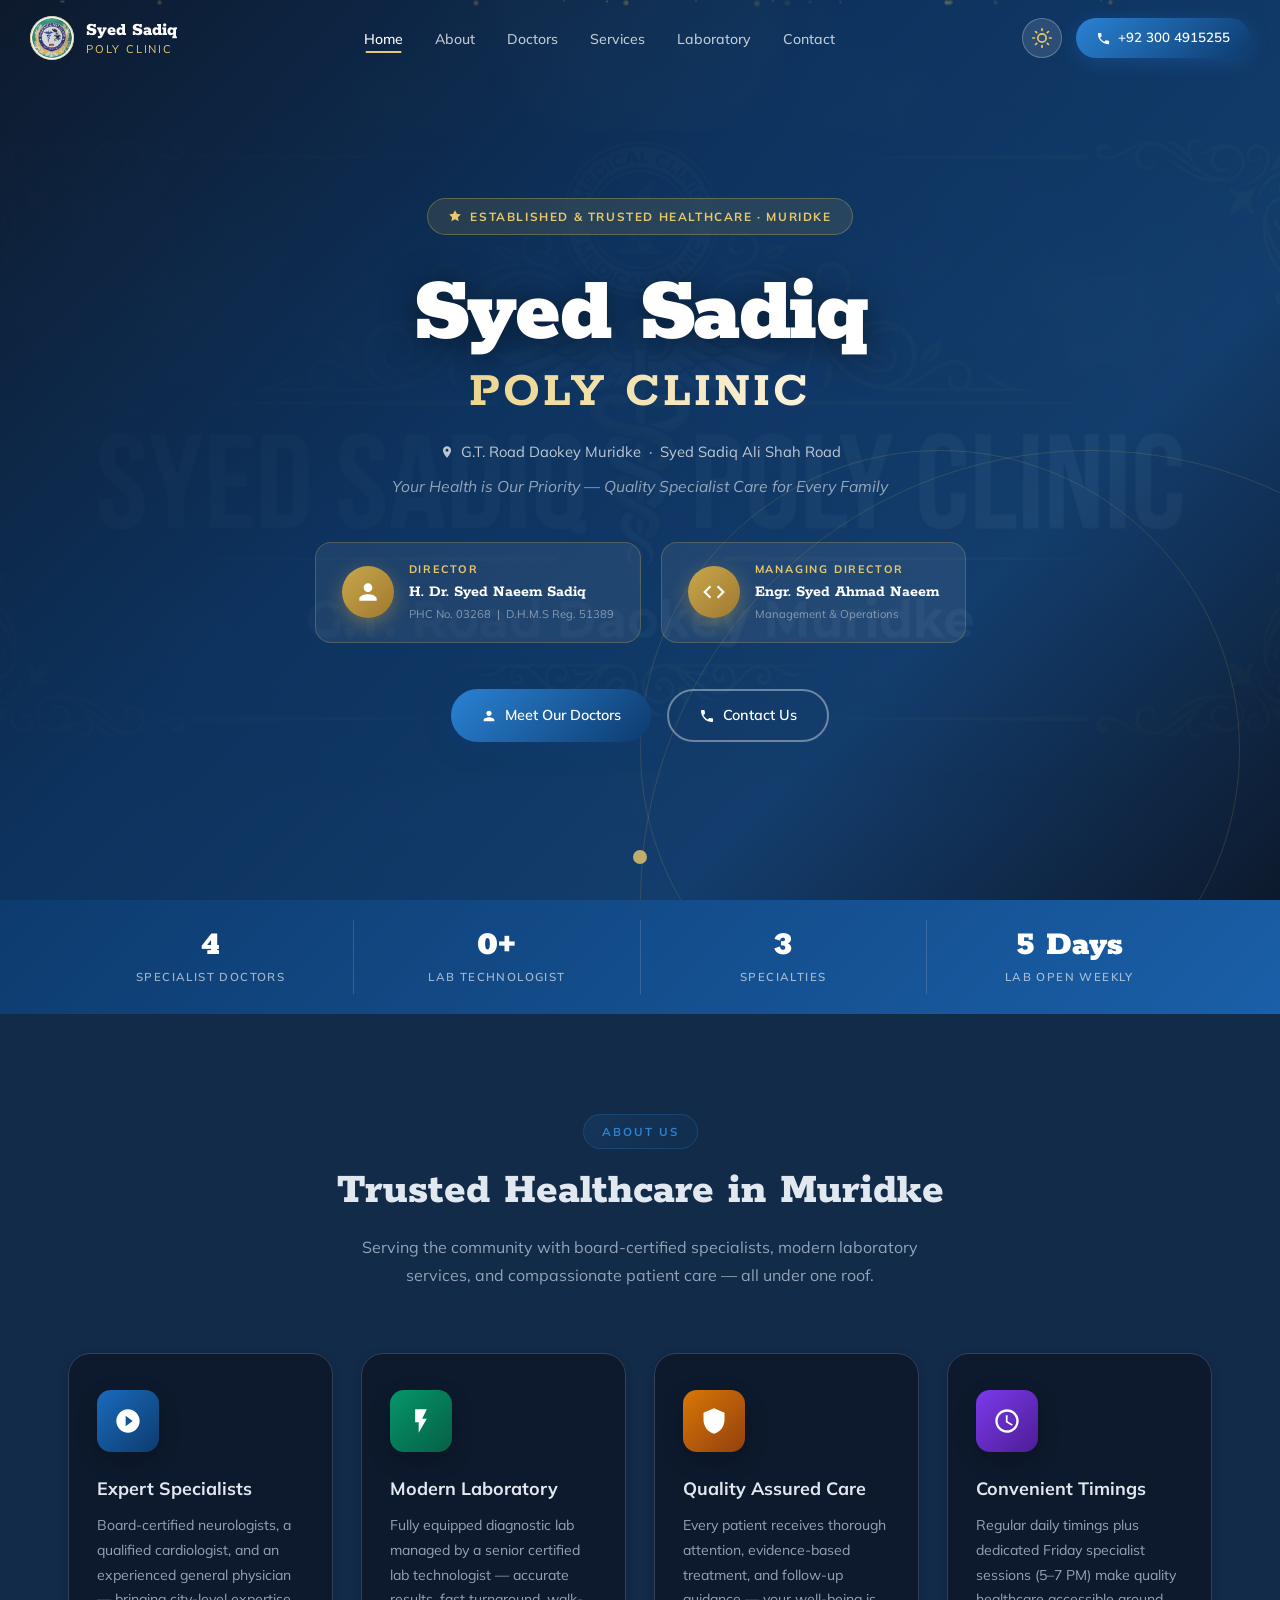
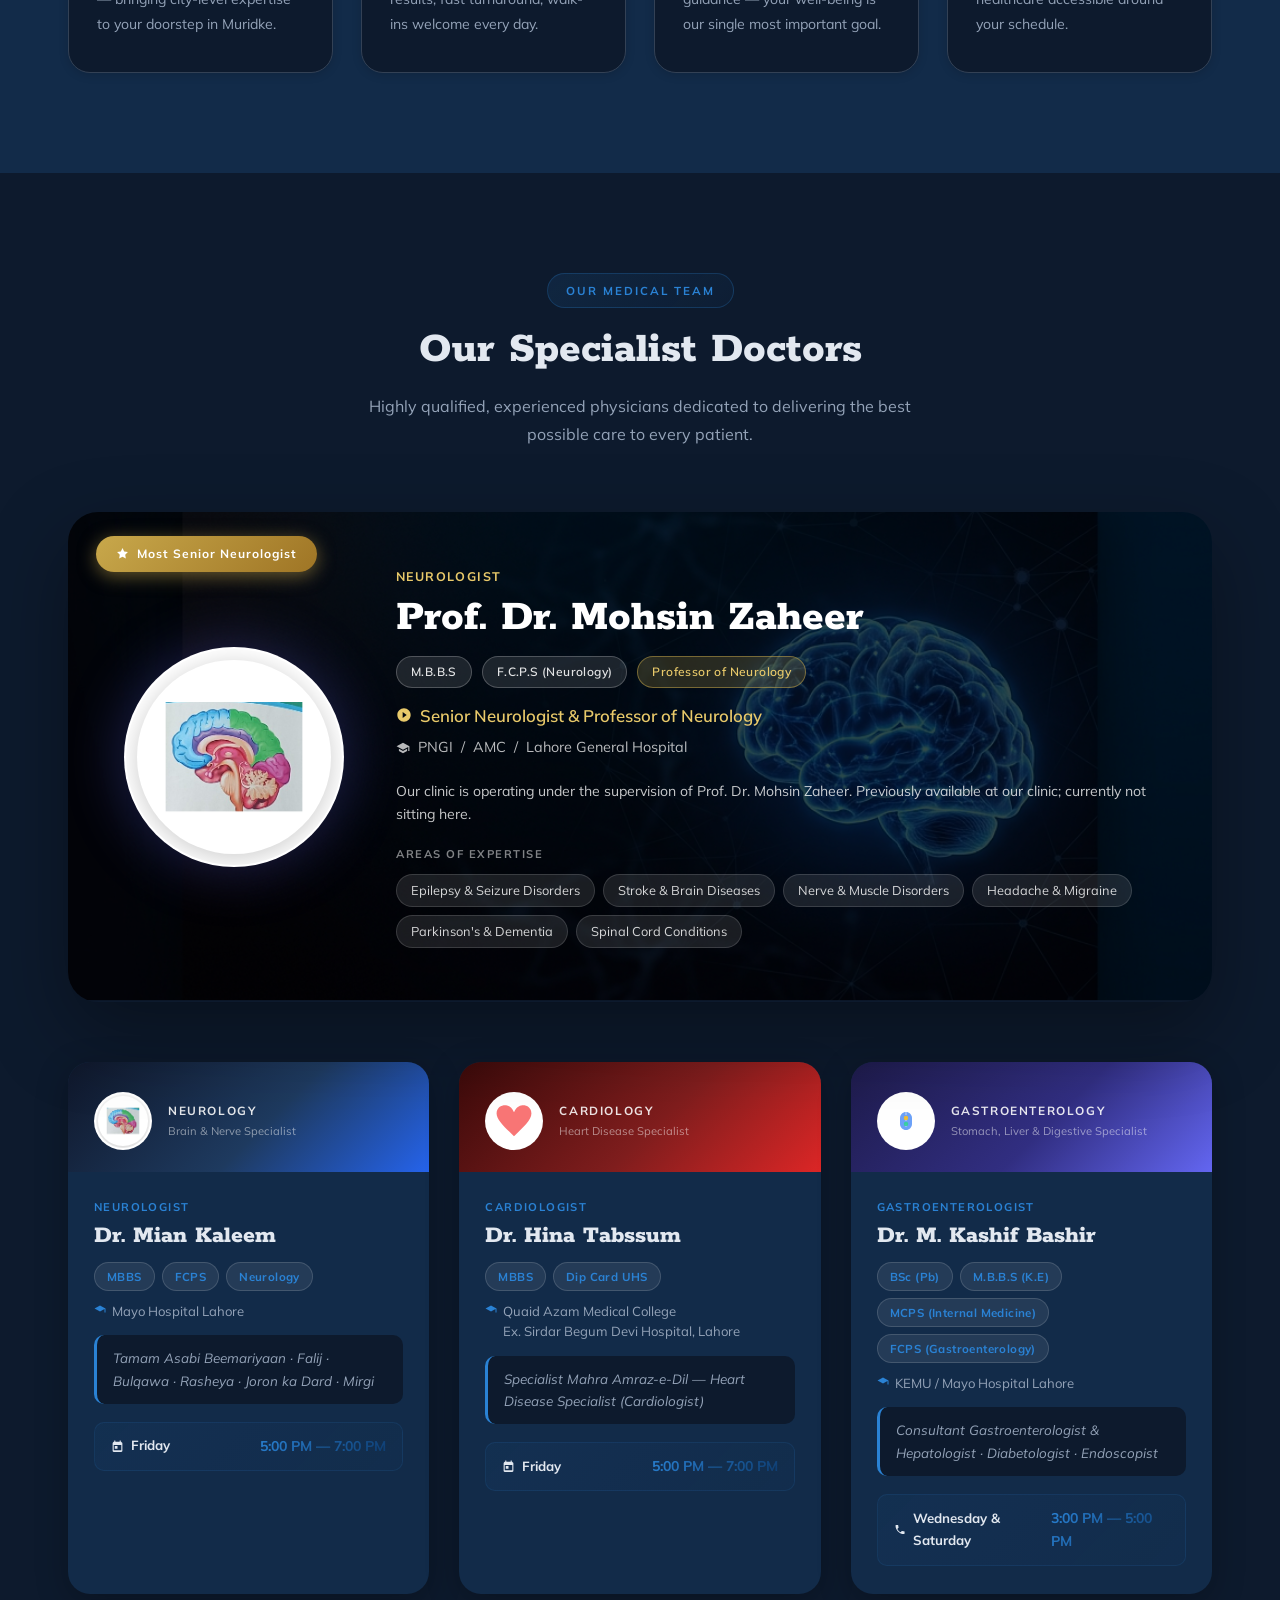
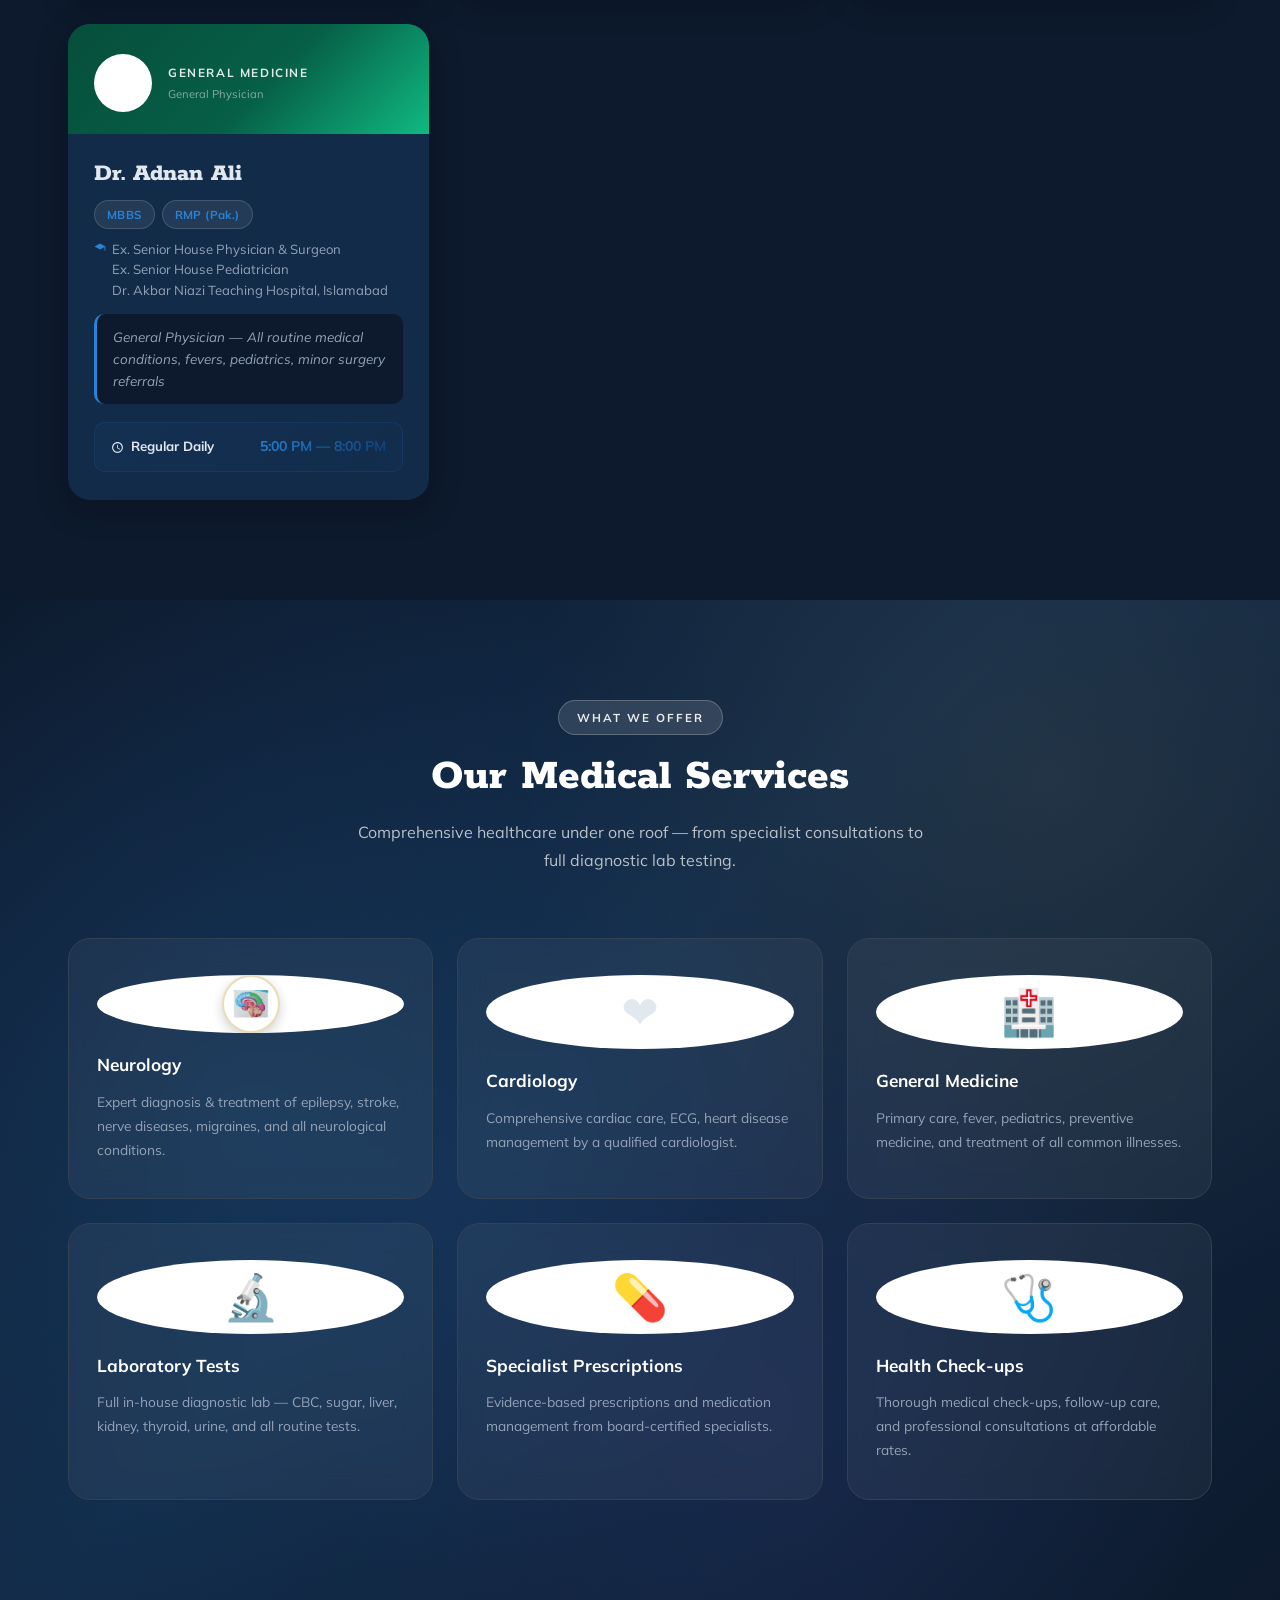
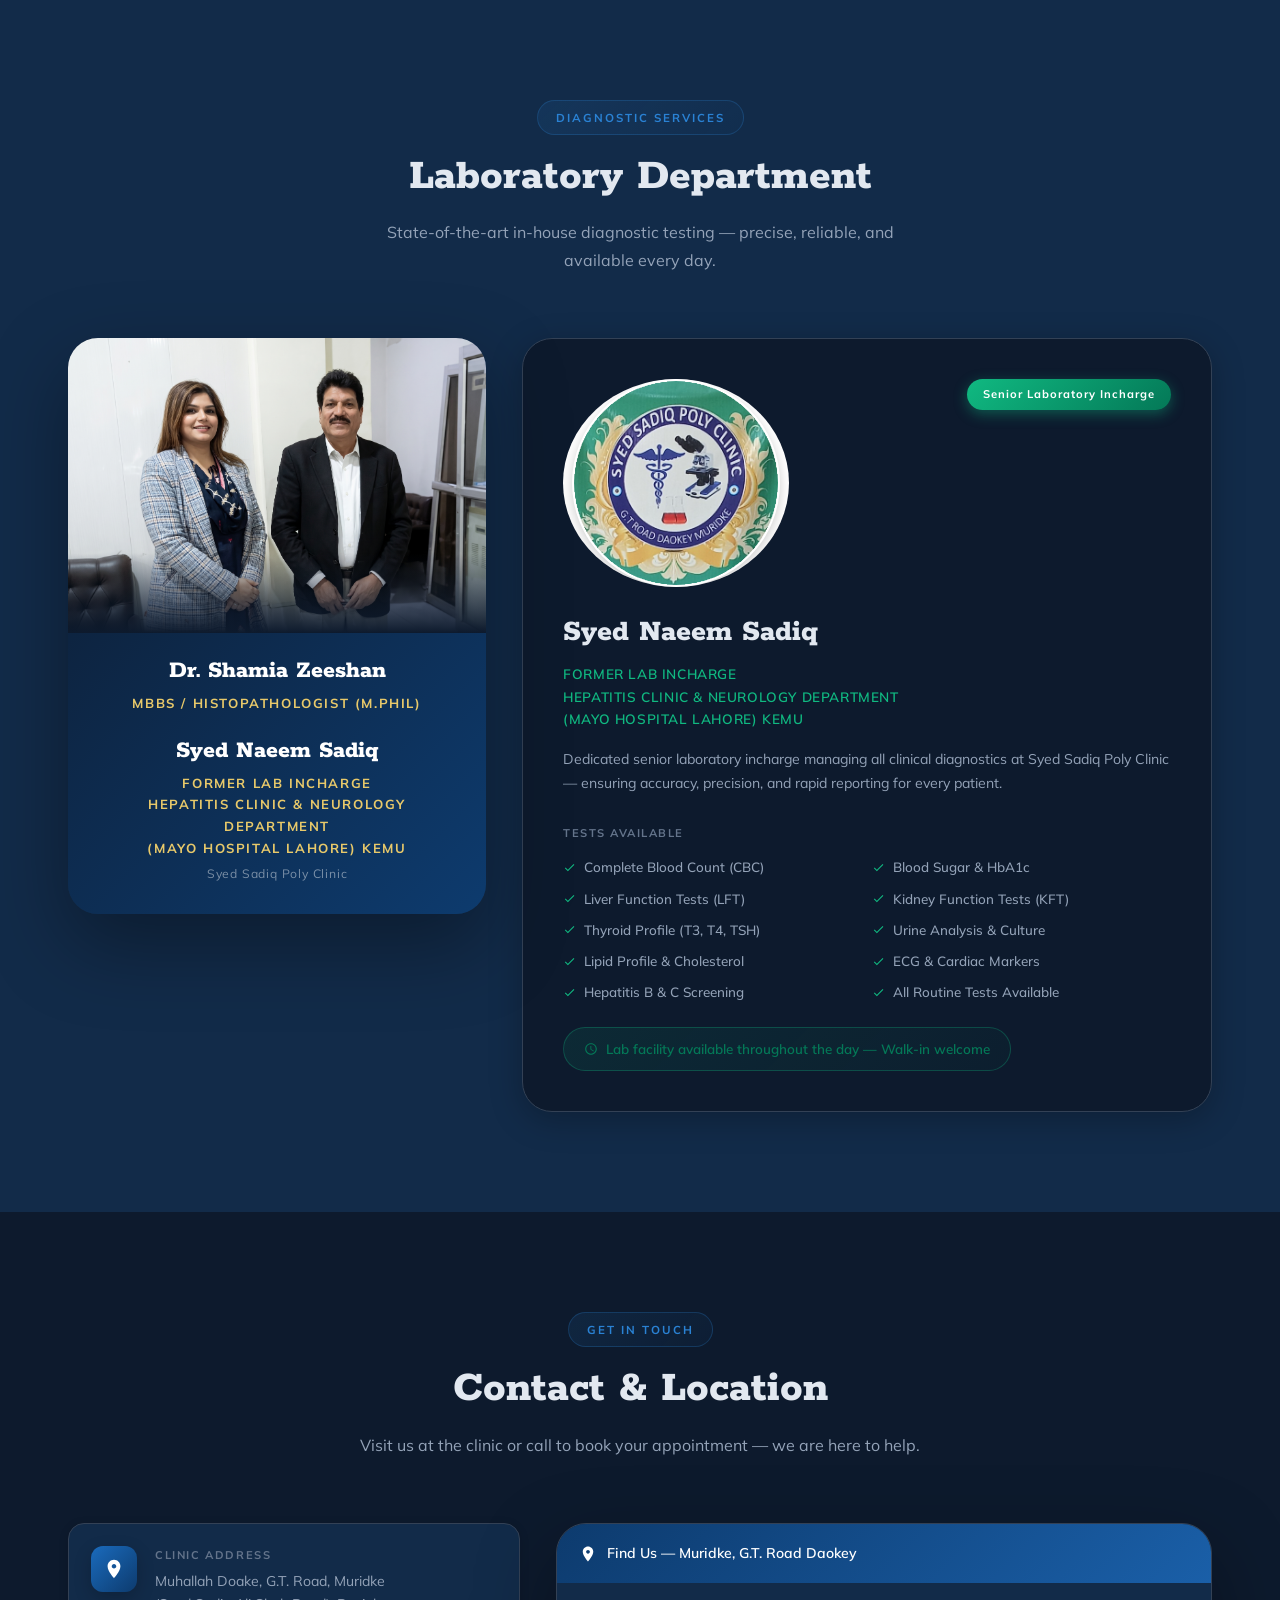
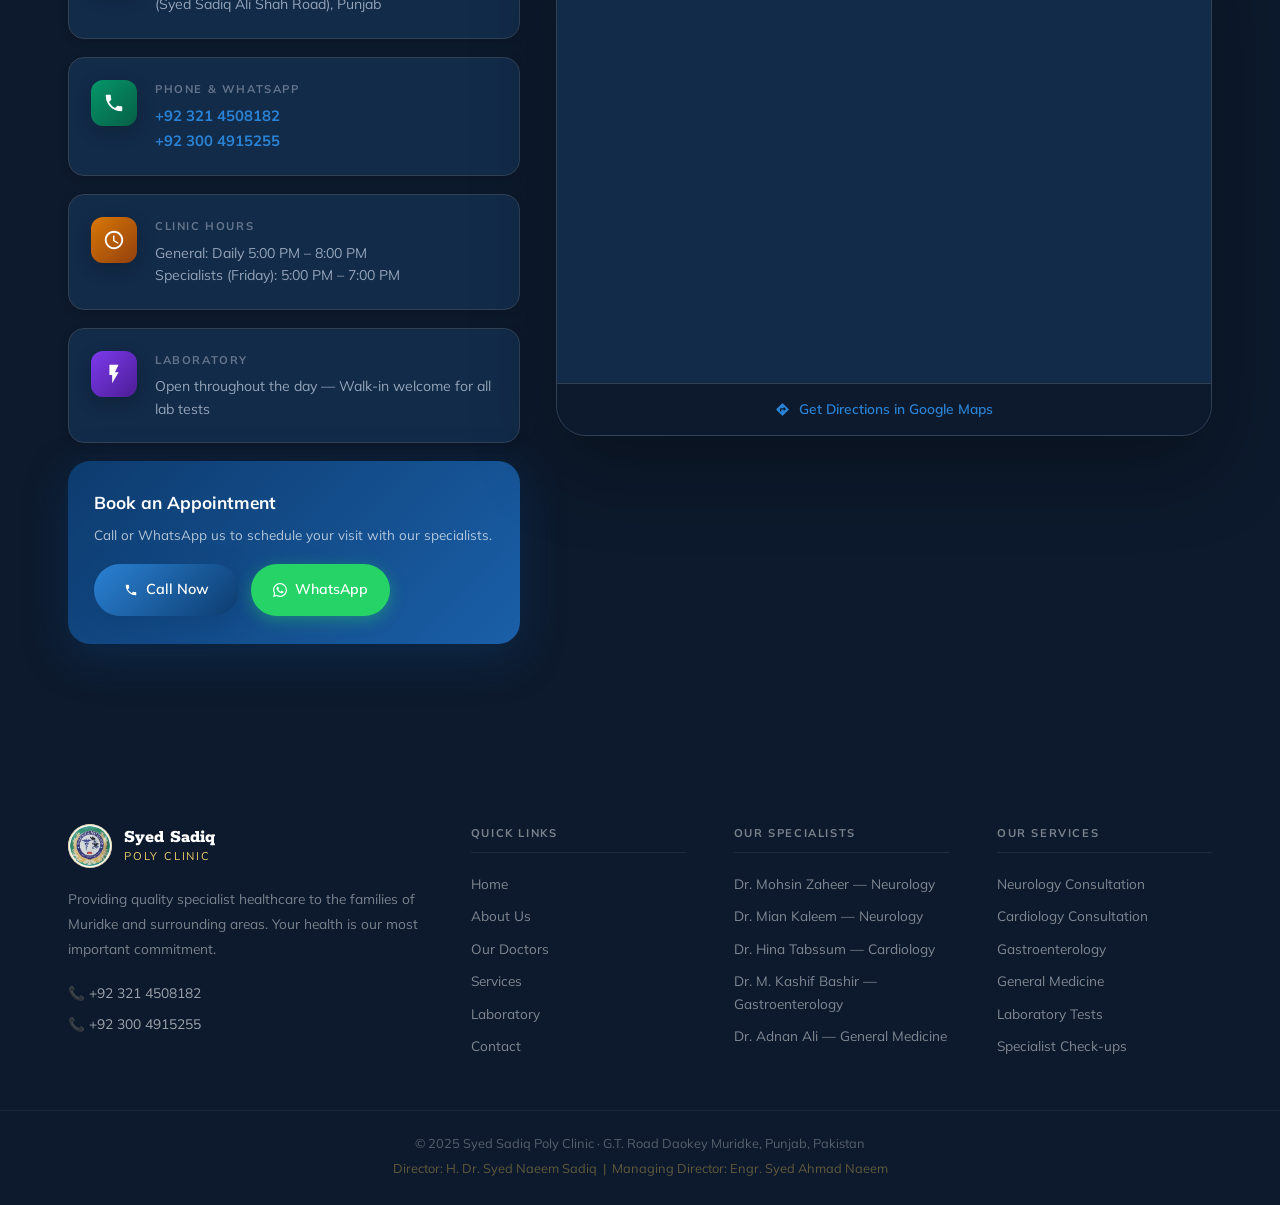
==== index.html @ 7e4ed2fb "Organize repo root for deployment: move website files to root level and remove lab_report_app" ====
<!DOCTYPE html>
<html lang="en">
<head>
  <meta charset="UTF-8"/>
  <meta name="viewport" content="width=device-width, initial-scale=1.0"/>
  <title>Syed Sadiq Poly Clinic – Muridke | Neurology · Cardiology · Lab</title>
  <meta name="description" content="Syed Sadiq Poly Clinic – Professional specialist care in Muridke. Neurology, Cardiology, General Medicine and Laboratory services on G.T. Road Daokey."/>
  <meta name="keywords" content="Syed Sadiq Poly Clinic, Muridke clinic, neurologist Muridke, cardiologist Muridke, gastroenterologist Muridke, Dr Mohsin Zaheer, Dr Mian Kaleem, Dr Hina Tabssum, Dr Adnan Ali, Dr Kashif Bashir, lab Muridke"/>
  <meta property="og:title" content="Syed Sadiq Poly Clinic – Muridke"/>
  <meta property="og:description" content="Expert Neurologist, Cardiologist & General Physician. Laboratory services. G.T. Road Daokey Muridke."/>
  <meta property="og:type" content="website"/>
  <link rel="preconnect" href="https://fonts.googleapis.com"/>
  <link rel="preconnect" href="https://fonts.gstatic.com" crossorigin/>
  <link href="https://fonts.googleapis.com/css2?family=Mulish:wght@300;400;500;600;700;800;900&family=Rokkitt:wght@300;400;500;600;700;800;900&display=swap" rel="stylesheet"/>
  <script>
    (function() {
      const savedTheme = localStorage.getItem('theme');
      if (savedTheme) {
        document.documentElement.setAttribute('data-theme', savedTheme);
      }
    })();
  </script>
  <link rel="stylesheet" href="style.css"/>
</head>
<body>

<!-- ══════════════════════════════════════════
     NAVBAR
══════════════════════════════════════════ -->
<nav id="navbar" class="navbar">
  <div class="nav-container">

    <a href="#home" class="nav-logo" aria-label="Syed Sadiq Poly Clinic – Home">
      <div class="logo-icon">
        <img src="images/clinic_official_logo.png" alt="Syed Sadiq Poly Clinic Official Emblem" class="official-logo-img"/>
      </div>
      <div class="logo-text">
        <span class="logo-main">Syed Sadiq</span>
        <span class="logo-sub">Poly Clinic</span>
      </div>
    </a>

    <ul class="nav-links" id="navLinks" role="list">
      <li><a href="#home"     class="nav-link active">Home</a></li>
      <li><a href="#about"    class="nav-link">About</a></li>
      <li><a href="#doctors"  class="nav-link">Doctors</a></li>
      <li><a href="#services" class="nav-link">Services</a></li>
      <li><a href="#lab"      class="nav-link">Laboratory</a></li>
      <li><a href="#contact"  class="nav-link">Contact</a></li>
    </ul>

    <div class="nav-actions">
      <button class="theme-toggle" id="themeToggle" aria-label="Toggle Light / Dark Mode" title="Toggle Light / Dark Mode">
        <svg class="sun-icon" width="20" height="20" viewBox="0 0 24 24" fill="none" stroke="currentColor" stroke-width="2" stroke-linecap="round" stroke-linejoin="round" aria-hidden="true">
          <circle cx="12" cy="12" r="5"></circle>
          <line x1="12" y1="1" x2="12" y2="3"></line>
          <line x1="12" y1="21" x2="12" y2="23"></line>
          <line x1="4.22" y1="4.22" x2="5.64" y2="5.64"></line>
          <line x1="18.36" y1="18.36" x2="19.78" y2="19.78"></line>
          <line x1="1" y1="12" x2="3" y2="12"></line>
          <line x1="21" y1="12" x2="23" y2="12"></line>
          <line x1="4.22" y1="19.78" x2="5.64" y2="18.36"></line>
          <line x1="18.36" y1="5.64" x2="19.78" y2="4.22"></line>
        </svg>
        <svg class="moon-icon" width="20" height="20" viewBox="0 0 24 24" fill="none" stroke="currentColor" stroke-width="2" stroke-linecap="round" stroke-linejoin="round" aria-hidden="true">
          <path d="M21 12.79A9 9 0 1 1 11.21 3 7 7 0 0 0 21 12.79z"></path>
        </svg>
      </button>
      <a href="tel:+923004915255" class="nav-phone" id="navPhone" aria-label="Call clinic">
        <svg width="15" height="15" viewBox="0 0 24 24" fill="currentColor" aria-hidden="true"><path d="M6.62 10.79c1.44 2.83 3.76 5.14 6.59 6.59l2.2-2.2c.27-.27.67-.36 1.02-.24 1.12.37 2.33.57 3.57.57.55 0 1 .45 1 1V20c0 .55-.45 1-1 1-9.39 0-17-7.61-17-17 0-.55.45-1 1-1h3.5c.55 0 1 .45 1 1 0 1.25.2 2.45.57 3.57.11.35.03.74-.25 1.02l-2.2 2.2z"/></svg>
        +92 300 4915255
      </a>
      <button class="hamburger" id="hamburger" aria-label="Toggle menu" aria-expanded="false">
        <span></span><span></span><span></span>
      </button>
    </div>

  </div>
</nav>

<!-- ══════════════════════════════════════════
     HERO
══════════════════════════════════════════ -->
<section id="home" class="hero">

  <div class="hero-bg" aria-hidden="true">
    <img src="images/hero_banner.png" alt="" class="hero-bg-img" loading="eager"/>
    <div class="hero-overlay"></div>
  </div>
  <div class="hero-particles" id="particles" aria-hidden="true"></div>

  <!-- Decorative rings -->
  <div class="hero-ring hero-ring-1" aria-hidden="true"></div>
  <div class="hero-ring hero-ring-2" aria-hidden="true"></div>

  <div class="hero-content">

    <div class="hero-badge animate-fadeInDown">
      <svg width="14" height="14" viewBox="0 0 24 24" fill="currentColor" aria-hidden="true"><path d="M12 2L15.09 8.26L22 9.27L17 14.14L18.18 21.02L12 17.77L5.82 21.02L7 14.14L2 9.27L8.91 8.26L12 2Z"/></svg>
      Established & Trusted Healthcare · Muridke
    </div>

    <h1 class="hero-title animate-fadeInUp">
      <span class="hero-title-main">Syed Sadiq</span>
      <span class="hero-title-accent">Poly Clinic</span>
    </h1>

    <p class="hero-location animate-fadeInUp delay-1">
      <svg width="14" height="14" viewBox="0 0 24 24" fill="currentColor" aria-hidden="true"><path d="M12 2C8.13 2 5 5.13 5 9c0 5.25 7 13 7 13s7-7.75 7-13c0-3.87-3.13-7-7-7zm0 9.5c-1.38 0-2.5-1.12-2.5-2.5s1.12-2.5 2.5-2.5 2.5 1.12 2.5 2.5-1.12 2.5-2.5 2.5z"/></svg>
      G.T. Road Daokey Muridke &nbsp;·&nbsp; Syed Sadiq Ali Shah Road
    </p>

    <p class="hero-tagline animate-fadeInUp delay-2">
      Your Health is Our Priority — Quality Specialist Care for Every Family
    </p>

    <!-- Management Banner -->
    <div class="management-cards animate-fadeInUp delay-3">

      <div class="mgmt-card" id="directorCard">
        <div class="mgmt-icon">
          <svg width="26" height="26" viewBox="0 0 24 24" fill="white" aria-hidden="true"><path d="M12 12c2.21 0 4-1.79 4-4s-1.79-4-4-4-4 1.79-4 4 1.79 4 4 4zm0 2c-2.67 0-8 1.34-8 4v2h16v-2c0-2.66-5.33-4-8-4z"/></svg>
        </div>
        <div class="mgmt-info">
          <span class="mgmt-role">Director</span>
          <span class="mgmt-name">H. Dr. Syed Naeem Sadiq</span>
          <span class="mgmt-credentials">PHC No. 03268 &nbsp;|&nbsp; D.H.M.S Reg. 51389</span>
        </div>
      </div>

      <div class="mgmt-card" id="mdCard">
        <div class="mgmt-icon">
          <svg width="26" height="26" viewBox="0 0 24 24" fill="white" aria-hidden="true"><path d="M9.4 16.6L4.8 12l4.6-4.6L8 6l-6 6 6 6 1.4-1.4zm5.2 0l4.6-4.6-4.6-4.6L16 6l6 6-6 6-1.4-1.4z"/></svg>
        </div>
        <div class="mgmt-info">
          <span class="mgmt-role">Managing Director</span>
          <span class="mgmt-name">Engr. Syed Ahmad Naeem</span>
          <span class="mgmt-credentials">Management &amp; Operations</span>
        </div>
      </div>

    </div><!-- /management-cards -->

    <div class="hero-cta animate-fadeInUp delay-4">
      <a href="#doctors" class="btn-primary" id="heroViewDoctors">
        <svg width="16" height="16" viewBox="0 0 24 24" fill="currentColor" aria-hidden="true"><path d="M12 12c2.21 0 4-1.79 4-4s-1.79-4-4-4-4 1.79-4 4 1.79 4 4 4zm0 2c-2.67 0-8 1.34-8 4v2h16v-2c0-2.66-5.33-4-8-4z"/></svg>
        Meet Our Doctors
      </a>
      <a href="#contact" class="btn-outline" id="heroContact">
        <svg width="16" height="16" viewBox="0 0 24 24" fill="currentColor" aria-hidden="true"><path d="M6.62 10.79c1.44 2.83 3.76 5.14 6.59 6.59l2.2-2.2c.27-.27.67-.36 1.02-.24 1.12.37 2.33.57 3.57.57.55 0 1 .45 1 1V20c0 .55-.45 1-1 1-9.39 0-17-7.61-17-17 0-.55.45-1 1-1h3.5c.55 0 1 .45 1 1 0 1.25.2 2.45.57 3.57.11.35.03.74-.25 1.02l-2.2 2.2z"/></svg>
        Contact Us
      </a>
    </div>

  </div><!-- /hero-content -->

  <div class="hero-scroll-indicator" aria-hidden="true">
    <div class="scroll-dot"></div>
  </div>

</section>

<!-- ══════════════════════════════════════════
     STATS BAR
══════════════════════════════════════════ -->
<div class="stats-bar">
  <div class="stats-inner">
    <div class="stat-item">
      <span class="stat-number" data-count="5">0</span>
      <span class="stat-label">Specialist Doctors</span>
    </div>
    <div class="stat-divider" aria-hidden="true"></div>
    <div class="stat-item">
      <span class="stat-number" data-count="1" data-suffix="+">0+</span>
      <span class="stat-label">Lab Technologist</span>
    </div>
    <div class="stat-divider" aria-hidden="true"></div>
    <div class="stat-item">
      <span class="stat-number" data-count="4">0</span>
      <span class="stat-label">Specialties</span>
    </div>
    <div class="stat-divider" aria-hidden="true"></div>
    <div class="stat-item">
      <span class="stat-number" data-count="7" data-suffix=" Days">0 Days</span>
      <span class="stat-label">Lab Open Weekly</span>
    </div>
  </div>
</div>

<!-- ══════════════════════════════════════════
     ABOUT
══════════════════════════════════════════ -->
<section id="about" class="about-section">
  <div class="container">
    <div class="section-header">
      <span class="section-tag">About Us</span>
      <h2 class="section-title">Trusted Healthcare in Muridke</h2>
      <p class="section-subtitle">Serving the community with board-certified specialists, modern laboratory services, and compassionate patient care — all under one roof.</p>
    </div>
    <div class="about-grid">
      <div class="about-card" id="aboutCard1">
        <div class="about-icon" style="background:linear-gradient(135deg,#1a6bbd,#0d3b6e);">
          <svg width="28" height="28" viewBox="0 0 24 24" fill="white" aria-hidden="true"><path d="M12 2C6.48 2 2 6.48 2 12s4.48 10 10 10 10-4.48 10-10S17.52 2 12 2zm-2 14.5v-9l6 4.5-6 4.5z"/></svg>
        </div>
        <h3>Expert Specialists</h3>
        <p>Board-certified neurologists, a qualified cardiologist, and an experienced general physician — bringing city-level expertise to your doorstep in Muridke.</p>
      </div>
      <div class="about-card" id="aboutCard2">
        <div class="about-icon" style="background:linear-gradient(135deg,#059669,#065f46);">
          <svg width="28" height="28" viewBox="0 0 24 24" fill="white" aria-hidden="true"><path d="M7 2v11h3v9l7-12h-4l4-8H7z"/></svg>
        </div>
        <h3>Modern Laboratory</h3>
        <p>Fully equipped diagnostic lab managed by a senior certified lab technologist — accurate results, fast turnaround, walk-ins welcome every day.</p>
      </div>
      <div class="about-card" id="aboutCard3">
        <div class="about-icon" style="background:linear-gradient(135deg,#d97706,#92400e);">
          <svg width="28" height="28" viewBox="0 0 24 24" fill="white" aria-hidden="true"><path d="M12 1L3 5v6c0 5.55 3.84 10.74 9 12 5.16-1.26 9-6.45 9-12V5l-9-4z"/></svg>
        </div>
        <h3>Quality Assured Care</h3>
        <p>Every patient receives thorough attention, evidence-based treatment, and follow-up guidance — your well-being is our single most important goal.</p>
      </div>
      <div class="about-card" id="aboutCard4">
        <div class="about-icon" style="background:linear-gradient(135deg,#7c3aed,#4c1d95);">
          <svg width="28" height="28" viewBox="0 0 24 24" fill="white" aria-hidden="true"><path d="M11.99 2C6.47 2 2 6.48 2 12s4.47 10 9.99 10C17.52 22 22 17.52 22 12S17.52 2 11.99 2zM12 20c-4.42 0-8-3.58-8-8s3.58-8 8-8 8 3.58 8 8-3.58 8-8 8zm.5-13H11v6l5.25 3.15.75-1.23-4.5-2.67V7z"/></svg>
        </div>
        <h3>Convenient Timings</h3>
        <p>Regular daily timings plus dedicated Friday specialist sessions (5–7 PM) make quality healthcare accessible around your schedule.</p>
      </div>
    </div>
  </div>
</section>

<!-- ══════════════════════════════════════════
     DOCTORS
══════════════════════════════════════════ -->
<section id="doctors" class="doctors-section">
  <div class="container">

    <div class="section-header">
      <span class="section-tag">Our Medical Team</span>
      <h2 class="section-title">Our Specialist Doctors</h2>
      <p class="section-subtitle">Highly qualified, experienced physicians dedicated to delivering the best possible care to every patient.</p>
    </div>

    <!-- ══ FEATURED: Dr. Mohsin Zaheer ══ -->
    <div class="featured-doctor" id="drMohsinCard">
      <div class="featured-doctor-bg" style="background-image:url('images/neurology_bg.png');"></div>

      <div class="featured-badge">
        <svg width="13" height="13" viewBox="0 0 24 24" fill="currentColor" aria-hidden="true"><path d="M12 2L15.09 8.26L22 9.27L17 14.14L18.18 21.02L12 17.77L5.82 21.02L7 14.14L2 9.27L8.91 8.26L12 2Z"/></svg>
        Most Senior Neurologist
      </div>

      <div class="featured-doctor-content">

        <!-- Brain visual -->
        <div class="featured-doctor-visual" aria-label="Neurology Brain Logo">
          <div class="featured-flex-frame">
            <img src="images/brain_neurology_logo.png" alt="Neurology Brain Anatomical Emblem" class="featured-brain-img"/>
          </div>
        </div>

        <!-- Info -->
        <div class="featured-doctor-info">
          <p class="featured-doctor-role">Neurologist</p>
          <h3 class="featured-doctor-name">Prof. Dr. Mohsin Zaheer</h3>
          <div class="featured-credentials">
            <span class="credential-badge">M.B.B.S</span>
            <span class="credential-badge">F.C.P.S (Neurology)</span>
            <span class="credential-badge gold-badge">Professor of Neurology</span>
          </div>
          <p class="featured-specialty">
            <svg width="16" height="16" viewBox="0 0 24 24" fill="currentColor" aria-hidden="true"><path d="M12 2C6.48 2 2 6.48 2 12s4.48 10 10 10 10-4.48 10-10S17.52 2 12 2zm-2 14.5v-9l6 4.5-6 4.5z"/></svg>
            Senior Neurologist &amp; Professor of Neurology
          </p>
          <p class="featured-institution">
            <svg width="14" height="14" viewBox="0 0 24 24" fill="currentColor" aria-hidden="true"><path d="M12 3L1 9l11 6 9-4.91V17h2V9L12 3zM5 13.18v4L12 21l7-3.82v-4L12 17l-7-3.82z"/></svg>
            PNGI &nbsp;/&nbsp; AMC &nbsp;/&nbsp; Lahore General Hospital
          </p>
          <p class="featured-supervision">Our clinic is operating under the supervision of Prof. Dr. Mohsin Zaheer. Previously available at our clinic; currently not sitting here.</p>
          <div class="featured-specialties-list">
            <h4>Areas of Expertise</h4>
            <ul>
              <li>Epilepsy &amp; Seizure Disorders</li>
              <li>Stroke &amp; Brain Diseases</li>
              <li>Nerve &amp; Muscle Disorders</li>
              <li>Headache &amp; Migraine</li>
              <li>Parkinson's &amp; Dementia</li>
              <li>Spinal Cord Conditions</li>
            </ul>
          </div>
        </div>

      </div><!-- /featured-doctor-content -->
    </div><!-- /featured-doctor -->

    <!-- ══ DOCTORS GRID ══ -->
    <div class="doctors-grid">

      <!-- Dr. Mian Kaleem -->
      <article class="doctor-card" id="drKaleemCard">
        <div class="doctor-card-header neuro-header">
          <div class="doctor-specialty-icon" aria-label="Neurology Brain Logo">
            <img src="images/brain_neurology_logo.png" alt="Neurology Brain Emblem" class="card-brain-logo-img"/>
          </div>
          <div>
            <span class="specialty-label">Neurology</span>
            <span class="specialty-sublabel">Brain &amp; Nerve Specialist</span>
          </div>
        </div>
        <div class="doctor-card-body">
          <p class="doctor-role">Neurologist</p>
          <h3 class="doctor-name">Dr. Mian Kaleem</h3>
          <div class="doctor-credentials">
            <span>MBBS</span><span>FCPS</span><span>Neurology</span>
          </div>
          <p class="doctor-institution">
            <svg width="12" height="12" viewBox="0 0 24 24" fill="currentColor" aria-hidden="true"><path d="M12 3L1 9l11 6 9-4.91V17h2V9L12 3z"/></svg>
            Mayo Hospital Lahore
          </p>
          <div class="doctor-expertise">
            <p>Tamam Asabi Beemariyaan · Falij · Bulqawa · Rasheya · Joron ka Dard · Mirgi</p>
          </div>
          <div class="doctor-timing" id="drKaleemTiming">
            <div class="timing-day">
              <svg width="13" height="13" viewBox="0 0 24 24" fill="currentColor" aria-hidden="true"><path d="M19 3h-1V1h-2v2H8V1H6v2H5C3.89 4 3.01 4.9 3.01 6L3 20c0 1.1.89 2 2 2h14c1.1 0 2-.9 2-2V6c0-1.1-.9-2-2-2zm0 16H5V9h14v10zM7 11h5v5H7z"/></svg>
              <strong>Friday</strong>
            </div>
            <div class="timing-hours">5:00 PM — 7:00 PM</div>
          </div>
        </div>
      </article>

      <!-- Dr. Hina Tabssum -->
      <article class="doctor-card" id="drHinaCard">
        <div class="doctor-card-header cardio-header">
          <div class="doctor-specialty-icon" aria-hidden="true">
            <svg width="38" height="38" viewBox="0 0 24 24" fill="none">
              <path d="M12 21.593c-5.63-5.539-11-10.297-11-14.402 0-3.791 3.068-5.191 5.281-5.191 1.312 0 4.151.501 5.719 4.457 1.59-3.968 4.464-4.447 5.726-4.447 2.54 0 5.274 1.621 5.274 5.181 0 4.069-5.136 8.625-11 14.402z" fill="url(#hg)"/>
              <defs><linearGradient id="hg" x1="1" y1="1" x2="23" y2="22"><stop offset="0%" stop-color="#f87171"/><stop offset="100%" stop-color="#dc2626"/></linearGradient></defs>
              <animate attributeName="opacity" values="1;.8;1" dur="1.2s" repeatCount="indefinite"/>
            </svg>
          </div>
          <div>
            <span class="specialty-label">Cardiology</span>
            <span class="specialty-sublabel">Heart Disease Specialist</span>
          </div>
        </div>
        <div class="doctor-card-body">
          <p class="doctor-role">Cardiologist</p>
          <h3 class="doctor-name">Dr. Hina Tabssum</h3>
          <div class="doctor-credentials">
            <span>MBBS</span><span>Dip Card UHS</span>
          </div>
          <p class="doctor-institution">
            <svg width="12" height="12" viewBox="0 0 24 24" fill="currentColor" aria-hidden="true"><path d="M12 3L1 9l11 6 9-4.91V17h2V9L12 3z"/></svg>
            Quaid Azam Medical College<br/>Ex. Sirdar Begum Devi Hospital, Lahore
          </p>
          <div class="doctor-expertise">
            <p>Specialist Mahra Amraz-e-Dil — Heart Disease Specialist (Cardiologist)</p>
          </div>
          <div class="doctor-timing" id="drHinaTiming">
            <div class="timing-day">
              <svg width="13" height="13" viewBox="0 0 24 24" fill="currentColor" aria-hidden="true"><path d="M19 3h-1V1h-2v2H8V1H6v2H5C3.89 4 3.01 4.9 3.01 6L3 20c0 1.1.89 2 2 2h14c1.1 0 2-.9 2-2V6c0-1.1-.9-2-2-2zm0 16H5V9h14v10zM7 11h5v5H7z"/></svg>
              <strong>Friday</strong>
            </div>
            <div class="timing-hours">5:00 PM — 7:00 PM</div>
          </div>
        </div>
      </article>

      <!-- Dr. M. Kashif Bashir -->
      <article class="doctor-card" id="drKashifCard">
        <div class="doctor-card-header gastro-header">
          <div class="doctor-specialty-icon" aria-hidden="true">
            <svg width="36" height="36" viewBox="0 0 24 24" fill="none">
              <path d="M12 2C6.48 2 2 6.48 2 12s4.48 10 10 10 10-4.48 10-10S17.52 2 12 2zm0 18c-4.42 0-8-3.58-8-8s3.58-8 8-8 8 3.58 8 8-3.58 8-8 8z" fill="rgba(255,255,255,.3)"/>
              <path d="M12 6c-2.2 0-4 1.8-4 4v4c0 2.2 1.8 4 4 4s4-1.8 4-4v-4c0-2.2-1.8-4-4-4z" fill="url(#gstGr)" opacity=".9">
                <animate attributeName="opacity" values=".7;1;.7" dur="2.5s" repeatCount="indefinite"/>
              </path>
              <path d="M12 6v12" stroke="rgba(255,255,255,.4)" stroke-width="1" stroke-dasharray="2 2"/>
              <circle cx="12" cy="10" r="1.5" fill="#fbbf24" opacity=".9"/>
              <circle cx="12" cy="14" r="1.5" fill="#34d399" opacity=".9"/>
              <defs><linearGradient id="gstGr" x1="8" y1="6" x2="16" y2="18"><stop offset="0%" stop-color="#3b82f6"/><stop offset="100%" stop-color="#6366f1"/></linearGradient></defs>
            </svg>
          </div>
          <div>
            <span class="specialty-label">Gastroenterology</span>
            <span class="specialty-sublabel">Stomach, Liver &amp; Digestive Specialist</span>
          </div>
        </div>
        <div class="doctor-card-body">
          <p class="doctor-role">Gastroenterologist</p>
          <h3 class="doctor-name">Dr. M. Kashif Bashir</h3>
          <div class="doctor-credentials">
            <span>BSc (Pb)</span><span>M.B.B.S (K.E)</span><span>MCPS (Internal Medicine)</span><span>FCPS (Gastroenterology)</span>
          </div>
          <p class="doctor-institution">
            <svg width="12" height="12" viewBox="0 0 24 24" fill="currentColor" aria-hidden="true"><path d="M12 3L1 9l11 6 9-4.91V17h2V9L12 3z"/></svg>
            KEMU / Mayo Hospital Lahore
          </p>
          <div class="doctor-expertise">
            <p>Consultant Gastroenterologist &amp; Hepatologist · Diabetologist · Endoscopist</p>
          </div>
          <div class="doctor-timing" id="drKashifTiming">
            <div class="timing-day">
              <svg width="13" height="13" viewBox="0 0 24 24" fill="currentColor" aria-hidden="true"><path d="M6.62 10.79c1.44 2.83 3.76 5.14 6.59 6.59l2.2-2.2c.27-.27.67-.36 1.02-.24 1.12.37 2.33.57 3.57.57.55 0 1 .45 1 1V20c0 .55-.45 1-1 1-9.39 0-17-7.61-17-17 0-.55.45-1 1-1h3.5c.55 0 1 .45 1 1 0 1.25.2 2.45.57 3.57.11.35.03.74-.25 1.02l-2.2 2.2z"/></svg>
              <strong>Wednesday &amp; Saturday</strong>
            </div>
            <div class="timing-hours">3:00 PM — 5:00 PM</div>
          </div>
        </div>
      </article>

      <!-- Dr. Adnan Ali -->
      <article class="doctor-card" id="drAdnanCard">
        <div class="doctor-card-header general-header">
          <div class="doctor-specialty-icon" aria-hidden="true">
            <svg width="36" height="36" viewBox="0 0 24 24" fill="white">
              <path d="M19 3H5c-1.1 0-2 .9-2 2v14c0 1.1.9 2 2 2h14c1.1 0 2-.9 2-2V5c0-1.1-.9-2-2-2zm-7 3c1.93 0 3.5 1.57 3.5 3.5S13.93 13 12 13s-3.5-1.57-3.5-3.5S10.07 6 12 6zm7 13H5v-.23c0-.62.28-1.2.76-1.58C7.47 15.82 9.64 15 12 15s4.53.82 6.24 2.19c.48.38.76.97.76 1.58V19z"/>
            </svg>
          </div>
          <div>
            <span class="specialty-label">General Medicine</span>
            <span class="specialty-sublabel">General Physician</span>
          </div>
        </div>
        <div class="doctor-card-body">
          <h3 class="doctor-name">Dr. Adnan Ali</h3>
          <div class="doctor-credentials">
            <span>MBBS</span><span>RMP (Pak.)</span>
          </div>
          <p class="doctor-institution">
            <svg width="12" height="12" viewBox="0 0 24 24" fill="currentColor" aria-hidden="true"><path d="M12 3L1 9l11 6 9-4.91V17h2V9L12 3z"/></svg>
            Ex. Senior House Physician &amp; Surgeon<br/>
            Ex. Senior House Pediatrician<br/>
            Dr. Akbar Niazi Teaching Hospital, Islamabad
          </p>
          <div class="doctor-expertise">
            <p>General Physician — All routine medical conditions, fevers, pediatrics, minor surgery referrals</p>
          </div>
          <div class="doctor-timing" id="drAdnanTiming">
            <div class="timing-day">
              <svg width="13" height="13" viewBox="0 0 24 24" fill="currentColor" aria-hidden="true"><path d="M11.99 2C6.47 2 2 6.48 2 12s4.47 10 9.99 10C17.52 22 22 17.52 22 12S17.52 2 11.99 2zM12 20c-4.42 0-8-3.58-8-8s3.58-8 8-8 8 3.58 8 8-3.58 8-8 8zm.5-13H11v6l5.25 3.15.75-1.23-4.5-2.67V7z"/></svg>
              <strong>Regular Daily</strong>
            </div>
            <div class="timing-hours">5:00 PM — 8:00 PM</div>
          </div>
        </div>
      </article>

    </div><!-- /doctors-grid -->
  </div><!-- /container -->
</section>

<!-- ══════════════════════════════════════════
     SERVICES
══════════════════════════════════════════ -->
<section id="services" class="services-section">
  <div class="services-bg" aria-hidden="true"></div>
  <div class="container">
    <div class="section-header">
      <span class="section-tag light">What We Offer</span>
      <h2 class="section-title light">Our Medical Services</h2>
      <p class="section-subtitle light">Comprehensive healthcare under one roof — from specialist consultations to full diagnostic lab testing.</p>
    </div>
    <div class="services-grid">
      <div class="service-item" id="svc1">
        <div class="service-icon" aria-label="Neurology Brain Logo">
          <img src="images/brain_neurology_logo.png" alt="Neurology Brain Logo" class="service-brain-img"/>
        </div>
        <h4>Neurology</h4>
        <p>Expert diagnosis &amp; treatment of epilepsy, stroke, nerve diseases, migraines, and all neurological conditions.</p>
      </div>
      <div class="service-item" id="svc2">
        <div class="service-icon" aria-hidden="true">❤️</div>
        <h4>Cardiology</h4>
        <p>Comprehensive cardiac care, ECG, heart disease management by a qualified cardiologist.</p>
      </div>
      <div class="service-item" id="svc3">
        <div class="service-icon" aria-hidden="true">🏥</div>
        <h4>General Medicine</h4>
        <p>Primary care, fever, pediatrics, preventive medicine, and treatment of all common illnesses.</p>
      </div>
      <div class="service-item" id="svc4">
        <div class="service-icon" aria-hidden="true">🔬</div>
        <h4>Laboratory Tests</h4>
        <p>Full in-house diagnostic lab — CBC, sugar, liver, kidney, thyroid, urine, and all routine tests.</p>
      </div>
      <div class="service-item" id="svc5">
        <div class="service-icon" aria-hidden="true">💊</div>
        <h4>Specialist Prescriptions</h4>
        <p>Evidence-based prescriptions and medication management from board-certified specialists.</p>
      </div>
      <div class="service-item" id="svc6">
        <div class="service-icon" aria-hidden="true">🩺</div>
        <h4>Health Check-ups</h4>
        <p>Thorough medical check-ups, follow-up care, and professional consultations at affordable rates.</p>
      </div>
    </div>
  </div>
</section>

<!-- ══════════════════════════════════════════
     LABORATORY
══════════════════════════════════════════ -->
<section id="lab" class="lab-section">
  <div class="container">

    <div class="section-header">
      <span class="section-tag">Diagnostic Services</span>
      <h2 class="section-title">Laboratory Department</h2>
      <p class="section-subtitle">State-of-the-art in-house diagnostic testing — precise, reliable, and available every day.</p>
    </div>

    <div class="lab-content">

      <!-- Panel left — Photo -->
      <div class="lab-info-panel" id="labPanel">
        <div class="lab-photo-wrapper">
          <img src="images/Lab%20Incharge.jpg" alt="Syed Naeem Sadiq — Senior Laboratory Incharge" class="lab-photo" loading="lazy"/>
        </div>
        <div class="lab-photo-caption">
          <h3 class="lab-photo-name">Dr. Shamia Zeeshan</h3>
          <p class="lab-photo-role">MBBS / Histopathologist (M.Phil)</p>
          <h3 class="lab-photo-name lab-photo-name-secondary">Syed Naeem Sadiq</h3>
          <p class="lab-photo-role">Former Lab Incharge<br/>Hepatitis Clinic &amp; Neurology Department<br/>(Mayo Hospital Lahore) KEMU</p>
          <p class="lab-photo-clinic">Syed Sadiq Poly Clinic</p>
        </div>
      </div>

      <!-- Technologist card -->
      <div class="lab-technologist-card" id="labTechCard">
        <div class="lab-tech-header">
          <div class="lab-tech-icon" aria-label="Official Laboratory Emblem">
            <img src="images/clinic_official_logo.png" alt="Syed Sadiq Poly Clinic Official Laboratory Logo" class="lab-official-logo-img"/>
          </div>
          <span class="lab-tech-badge">Senior Laboratory Incharge</span>
        </div>

        <h3 class="lab-tech-name">Syed Naeem Sadiq</h3>
        <p class="lab-tech-designation">Former Lab Incharge<br/>Hepatitis Clinic &amp; Neurology Department<br/>(Mayo Hospital Lahore) KEMU</p>
        <p class="lab-tech-description">Dedicated senior laboratory incharge managing all clinical diagnostics at Syed Sadiq Poly Clinic — ensuring accuracy, precision, and rapid reporting for every patient.</p>

        <div class="lab-services-list">
          <h4>Tests Available</h4>
          <ul class="lab-tests">
            <li><svg width="13" height="13" viewBox="0 0 24 24" fill="currentColor" aria-hidden="true"><path d="M9 16.17L4.83 12l-1.42 1.41L9 19 21 7l-1.41-1.41z"/></svg>Complete Blood Count (CBC)</li>
            <li><svg width="13" height="13" viewBox="0 0 24 24" fill="currentColor" aria-hidden="true"><path d="M9 16.17L4.83 12l-1.42 1.41L9 19 21 7l-1.41-1.41z"/></svg>Blood Sugar &amp; HbA1c</li>
            <li><svg width="13" height="13" viewBox="0 0 24 24" fill="currentColor" aria-hidden="true"><path d="M9 16.17L4.83 12l-1.42 1.41L9 19 21 7l-1.41-1.41z"/></svg>Liver Function Tests (LFT)</li>
            <li><svg width="13" height="13" viewBox="0 0 24 24" fill="currentColor" aria-hidden="true"><path d="M9 16.17L4.83 12l-1.42 1.41L9 19 21 7l-1.41-1.41z"/></svg>Kidney Function Tests (KFT)</li>
            <li><svg width="13" height="13" viewBox="0 0 24 24" fill="currentColor" aria-hidden="true"><path d="M9 16.17L4.83 12l-1.42 1.41L9 19 21 7l-1.41-1.41z"/></svg>Thyroid Profile (T3, T4, TSH)</li>
            <li><svg width="13" height="13" viewBox="0 0 24 24" fill="currentColor" aria-hidden="true"><path d="M9 16.17L4.83 12l-1.42 1.41L9 19 21 7l-1.41-1.41z"/></svg>Urine Analysis &amp; Culture</li>
            <li><svg width="13" height="13" viewBox="0 0 24 24" fill="currentColor" aria-hidden="true"><path d="M9 16.17L4.83 12l-1.42 1.41L9 19 21 7l-1.41-1.41z"/></svg>Lipid Profile &amp; Cholesterol</li>
            <li><svg width="13" height="13" viewBox="0 0 24 24" fill="currentColor" aria-hidden="true"><path d="M9 16.17L4.83 12l-1.42 1.41L9 19 21 7l-1.41-1.41z"/></svg>ECG &amp; Cardiac Markers</li>
            <li><svg width="13" height="13" viewBox="0 0 24 24" fill="currentColor" aria-hidden="true"><path d="M9 16.17L4.83 12l-1.42 1.41L9 19 21 7l-1.41-1.41z"/></svg>Hepatitis B &amp; C Screening</li>
            <li><svg width="13" height="13" viewBox="0 0 24 24" fill="currentColor" aria-hidden="true"><path d="M9 16.17L4.83 12l-1.42 1.41L9 19 21 7l-1.41-1.41z"/></svg>All Routine Tests Available</li>
          </ul>
        </div>

        <div class="lab-availability">
          <svg width="14" height="14" viewBox="0 0 24 24" fill="currentColor" aria-hidden="true"><path d="M11.99 2C6.47 2 2 6.48 2 12s4.47 10 9.99 10C17.52 22 22 17.52 22 12S17.52 2 11.99 2zM12 20c-4.42 0-8-3.58-8-8s3.58-8 8-8 8 3.58 8 8-3.58 8-8 8zm.5-13H11v6l5.25 3.15.75-1.23-4.5-2.67V7z"/></svg>
          Lab facility available throughout the day — Walk-in welcome
        </div>
      </div><!-- /lab-technologist-card -->

    </div><!-- /lab-content -->
  </div>
</section>

<!-- ══════════════════════════════════════════
     CONTACT
══════════════════════════════════════════ -->
<section id="contact" class="contact-section">
  <div class="container">

    <div class="section-header">
      <span class="section-tag">Get In Touch</span>
      <h2 class="section-title">Contact &amp; Location</h2>
      <p class="section-subtitle">Visit us at the clinic or call to book your appointment — we are here to help.</p>
    </div>

    <div class="contact-grid">

      <!-- Info column -->
      <div class="contact-info-panel">

        <div class="contact-card" id="contactAddress">
          <div class="contact-card-icon" style="background:linear-gradient(135deg,#1a6bbd,#0d3b6e);">
            <svg width="22" height="22" viewBox="0 0 24 24" fill="white" aria-hidden="true"><path d="M12 2C8.13 2 5 5.13 5 9c0 5.25 7 13 7 13s7-7.75 7-13c0-3.87-3.13-7-7-7zm0 9.5c-1.38 0-2.5-1.12-2.5-2.5s1.12-2.5 2.5-2.5 2.5 1.12 2.5 2.5-1.12 2.5-2.5 2.5z"/></svg>
          </div>
          <div class="contact-card-content">
            <h4>Clinic Address</h4>
            <p>Muhallah Doake, G.T. Road, Muridke<br/>(Syed Sadiq Ali Shah Road), Punjab</p>
          </div>
        </div>

        <div class="contact-card" id="contactPhone1">
          <div class="contact-card-icon" style="background:linear-gradient(135deg,#059669,#065f46);">
            <svg width="22" height="22" viewBox="0 0 24 24" fill="white" aria-hidden="true"><path d="M6.62 10.79c1.44 2.83 3.76 5.14 6.59 6.59l2.2-2.2c.27-.27.67-.36 1.02-.24 1.12.37 2.33.57 3.57.57.55 0 1 .45 1 1V20c0 .55-.45 1-1 1-9.39 0-17-7.61-17-17 0-.55.45-1 1-1h3.5c.55 0 1 .45 1 1 0 1.25.2 2.45.57 3.57.11.35.03.74-.25 1.02l-2.2 2.2z"/></svg>
          </div>
          <div class="contact-card-content">
            <h4>Phone &amp; WhatsApp</h4>
            <a href="tel:+923214508182" class="contact-phone-link">+92 321 4508182</a>
            <a href="tel:+923004915255" class="contact-phone-link">+92 300 4915255</a>
          </div>
        </div>

        <div class="contact-card" id="contactHours">
          <div class="contact-card-icon" style="background:linear-gradient(135deg,#d97706,#92400e);">
            <svg width="22" height="22" viewBox="0 0 24 24" fill="white" aria-hidden="true"><path d="M11.99 2C6.47 2 2 6.48 2 12s4.47 10 9.99 10C17.52 22 22 17.52 22 12S17.52 2 11.99 2zM12 20c-4.42 0-8-3.58-8-8s3.58-8 8-8 8 3.58 8 8-3.58 8-8 8zm.5-13H11v6l5.25 3.15.75-1.23-4.5-2.67V7z"/></svg>
          </div>
          <div class="contact-card-content">
            <h4>Clinic Hours</h4>
            <p>General: Daily 5:00 PM – 8:00 PM<br/>Specialists (Friday): 5:00 PM – 7:00 PM</p>
          </div>
        </div>

        <div class="contact-card" id="contactLab">
          <div class="contact-card-icon" style="background:linear-gradient(135deg,#7c3aed,#4c1d95);">
            <svg width="22" height="22" viewBox="0 0 24 24" fill="white" aria-hidden="true"><path d="M7 2v11h3v9l7-12h-4l4-8H7z"/></svg>
          </div>
          <div class="contact-card-content">
            <h4>Laboratory</h4>
            <p>Open throughout the day — Walk-in welcome for all lab tests</p>
          </div>
        </div>

        <div class="appointment-cta" id="appointmentCTA">
          <h4>Book an Appointment</h4>
          <p>Call or WhatsApp us to schedule your visit with our specialists.</p>
          <div class="appointment-buttons">
            <a href="tel:+923214508182" class="btn-primary" id="callBtn1">
              <svg width="14" height="14" viewBox="0 0 24 24" fill="currentColor" aria-hidden="true"><path d="M6.62 10.79c1.44 2.83 3.76 5.14 6.59 6.59l2.2-2.2c.27-.27.67-.36 1.02-.24 1.12.37 2.33.57 3.57.57.55 0 1 .45 1 1V20c0 .55-.45 1-1 1-9.39 0-17-7.61-17-17 0-.55.45-1 1-1h3.5c.55 0 1 .45 1 1 0 1.25.2 2.45.57 3.57.11.35.03.74-.25 1.02l-2.2 2.2z"/></svg>
              Call Now
            </a>
            <a href="https://wa.me/923214508182?text=Assalam-o-Alaikum%2C%20I%20want%20to%20book%20an%20appointment%20at%20Syed%20Sadiq%20Poly%20Clinic." target="_blank" rel="noopener noreferrer" class="btn-whatsapp" id="whatsappBtn">
              <svg width="14" height="14" viewBox="0 0 24 24" fill="currentColor" aria-hidden="true"><path d="M17.472 14.382c-.297-.149-1.758-.867-2.03-.967-.273-.099-.471-.148-.67.15-.197.297-.767.966-.94 1.164-.173.199-.347.223-.644.075-.297-.15-1.255-.463-2.39-1.475-.883-.788-1.48-1.761-1.653-2.059-.173-.297-.018-.458.13-.606.134-.133.298-.347.446-.52.149-.174.198-.298.298-.497.099-.198.05-.371-.025-.52-.075-.149-.669-1.612-.916-2.207-.242-.579-.487-.5-.669-.51-.173-.008-.371-.01-.57-.01-.198 0-.52.074-.792.372-.272.297-1.04 1.016-1.04 2.479 0 1.462 1.065 2.875 1.213 3.074.149.198 2.096 3.2 5.077 4.487.709.306 1.262.489 1.694.625.712.227 1.36.195 1.871.118.571-.085 1.758-.719 2.006-1.413.248-.694.248-1.289.173-1.413-.074-.124-.272-.198-.57-.347m-5.421 7.403h-.004a9.87 9.87 0 01-5.031-1.378l-.361-.214-3.741.982.998-3.648-.235-.374a9.86 9.86 0 01-1.51-5.26c.001-5.45 4.436-9.884 9.888-9.884 2.64 0 5.122 1.03 6.988 2.898a9.825 9.825 0 012.893 6.994c-.003 5.45-4.437 9.884-9.885 9.884m8.413-18.297A11.815 11.815 0 0012.05 0C5.495 0 .16 5.335.157 11.892c0 2.096.547 4.142 1.588 5.945L.057 24l6.305-1.654a11.882 11.882 0 005.683 1.448h.005c6.554 0 11.89-5.335 11.893-11.893a11.821 11.821 0 00-3.48-8.413z"/></svg>
              WhatsApp
            </a>
          </div>
        </div>

      </div><!-- /contact-info-panel -->

      <!-- Map column -->
      <div class="map-panel" id="mapPanel">
        <div class="map-header">
          <svg width="18" height="18" viewBox="0 0 24 24" fill="currentColor" aria-hidden="true"><path d="M12 2C8.13 2 5 5.13 5 9c0 5.25 7 13 7 13s7-7.75 7-13c0-3.87-3.13-7-7-7zm0 9.5c-1.38 0-2.5-1.12-2.5-2.5s1.12-2.5 2.5-2.5 2.5 1.12 2.5 2.5-1.12 2.5-2.5 2.5z"/></svg>
          Find Us — Muridke, G.T. Road Daokey
        </div>
        <div class="map-container">
          <iframe
            id="googleMap"
            src="https://www.google.com/maps/embed?pb=!1m18!1m12!1m3!1d3396.7!2d74.2555!3d31.8036!2m3!1f0!2f0!3f0!3m2!1i1024!2i768!4f13.1!3m3!1m2!1s0x391efc7a8f23fefd%3A0x7ea8b6b3b73f8a32!2sMuridke%2C%20Punjab%2C%20Pakistan!5e0!3m2!1sen!2s!4v1690000000000!5m2!1sen!2s"
            width="100%" height="100%" style="border:0;" allowfullscreen="" loading="lazy"
            referrerpolicy="no-referrer-when-downgrade"
            title="Syed Sadiq Poly Clinic – Muridke Location Map">
          </iframe>
        </div>
        <a href="https://maps.google.com/?q=GT+Road+Daokey+Muridke+Punjab" target="_blank" rel="noopener noreferrer" class="map-link" id="mapDirections">
          <svg width="15" height="15" viewBox="0 0 24 24" fill="currentColor" aria-hidden="true"><path d="M21.71 11.29l-9-9c-.39-.39-1.02-.39-1.41 0l-9 9c-.39.39-.39 1.02 0 1.41l9 9c.39.39 1.02.39 1.41 0l9-9c.39-.38.39-1.01 0-1.41zM14 14.5V12h-4v3H8v-4c0-.55.45-1 1-1h5V7.5l3.5 3.5-3.5 3.5z"/></svg>
          Get Directions in Google Maps
        </a>
      </div>

    </div><!-- /contact-grid -->
  </div>
</section>

<!-- ══════════════════════════════════════════
     FOOTER
══════════════════════════════════════════ -->
<footer class="footer">
  <div class="footer-top">
    <div class="container">
      <div class="footer-grid">

        <div class="footer-brand">
          <div class="footer-logo">
            <div class="logo-icon">
              <img src="images/clinic_official_logo.png" alt="Syed Sadiq Poly Clinic Official Logo" class="footer-official-logo-img"/>
            </div>
            <div class="logo-text">
              <span class="logo-main">Syed Sadiq</span>
              <span class="logo-sub">Poly Clinic</span>
            </div>
          </div>
          <p class="footer-desc">Providing quality specialist healthcare to the families of Muridke and surrounding areas. Your health is our most important commitment.</p>
          <div class="footer-contacts">
            <a href="tel:+923214508182">📞 +92 321 4508182</a>
            <a href="tel:+923004915255">📞 +92 300 4915255</a>
          </div>
        </div>

        <div class="footer-links-col">
          <h4>Quick Links</h4>
          <ul>
            <li><a href="#home">Home</a></li>
            <li><a href="#about">About Us</a></li>
            <li><a href="#doctors">Our Doctors</a></li>
            <li><a href="#services">Services</a></li>
            <li><a href="#lab">Laboratory</a></li>
            <li><a href="#contact">Contact</a></li>
          </ul>
        </div>

        <div class="footer-links-col">
          <h4>Our Specialists</h4>
          <ul>
            <li><a href="#drMohsinCard">Dr. Mohsin Zaheer — Neurology</a></li>
            <li><a href="#drKaleemCard">Dr. Mian Kaleem — Neurology</a></li>
            <li><a href="#drHinaCard">Dr. Hina Tabssum — Cardiology</a></li>
            <li><a href="#drKashifCard">Dr. M. Kashif Bashir — Gastroenterology</a></li>
            <li><a href="#drAdnanCard">Dr. Adnan Ali — General Medicine</a></li>
          </ul>
        </div>

        <div class="footer-links-col">
          <h4>Our Services</h4>
          <ul>
            <li>Neurology Consultation</li>
            <li>Cardiology Consultation</li>
            <li>Gastroenterology</li>
            <li>General Medicine</li>
            <li>Laboratory Tests</li>
            <li>Specialist Check-ups</li>
          </ul>
        </div>

      </div><!-- /footer-grid -->
    </div>
  </div>

  <div class="footer-bottom">
    <div class="container">
      <p>© 2025 Syed Sadiq Poly Clinic · G.T. Road Daokey Muridke, Punjab, Pakistan</p>
      <p class="footer-management">
        Director: H. Dr. Syed Naeem Sadiq &nbsp;|&nbsp; Managing Director: Engr. Syed Ahmad Naeem
      </p>
    </div>
  </div>
</footer>

<!-- Back to Top -->
<button class="back-to-top" id="backToTop" aria-label="Back to top">
  <svg width="20" height="20" viewBox="0 0 24 24" fill="currentColor" aria-hidden="true"><path d="M7.41 15.41L12 10.83l4.59 4.58L18 14l-6-6-6 6z"/></svg>
</button>

<script src="script.js"></script>
</body>
</html>
---- style.css ----
/* =============================================
   SYED SADIQ POLY CLINIC — Premium Stylesheet
   Version 3.0 — Complete
   ============================================= */

/* ─── CUSTOM PROPERTIES ─────────────────────── */
:root {
  --primary:       #0d3b6e;
  --primary-mid:   #1a5fa8;
  --primary-light: #2a82d4;
  --accent:        #c8a84b;
  --accent-light:  #e8c96a;
  --green:         #10b981;
  --green-dark:    #047857;
  --bg-dark:       #0d1a2d;
  --bg-section:    #122b49;
  --text-light:    #e2e8f0;
  --text-dark:     #0f172a;
  --text-mid:      #94a3b8;
  --text-muted:    #64748b;
  --border:        #334155;
  --shadow-sm:  0 2px 10px rgba(0,0,0,.15);
  --shadow-md:  0 8px 32px rgba(0,0,0,.25);
  --shadow-lg:  0 20px 60px rgba(0,0,0,.3);
  --shadow-xl:  0 30px 80px rgba(0,0,0,.35);
  --radius-sm: 10px;
  --radius-md: 16px;
  --radius-lg: 22px;
  --radius-xl: 30px;
  --nav-h: 76px;
  --ease: cubic-bezier(.4,0,.2,1);
  --trans: .35s var(--ease);
}

/* ─── RESET ─────────────────────────────────── */
*,*::before,*::after { box-sizing:border-box; margin:0; padding:0; }
html { scroll-behavior:smooth; }
body {
  font-family:'Mulish',system-ui,sans-serif;
  color:var(--text-light); background:var(--bg-dark);
  overflow-x:hidden; line-height:1.65;
  -webkit-font-smoothing:antialiased;
}
a   { text-decoration:none; color:inherit; }
img { display:block; max-width:100%; }
ul  { list-style:none; }
button { font-family:inherit; }

/* ─── SCROLLBAR ─────────────────────────────── */
::-webkit-scrollbar       { width:5px; }
::-webkit-scrollbar-track { background:var(--bg-dark); }
::-webkit-scrollbar-thumb { background:var(--primary-light); border-radius:3px; }

/* ─── UTILITIES ─────────────────────────────── */
.container {
  max-width:1200px; margin:0 auto; padding:0 28px;
}
.section-header { text-align:center; margin-bottom:64px; }

.section-tag {
  display:inline-flex; align-items:center; gap:7px;
  background:linear-gradient(135deg,rgba(42,130,212,.12),rgba(26,95,168,.06));
  color:var(--primary-light); border:1px solid rgba(42,130,212,.25);
  font-size:.72rem; font-weight:700; letter-spacing:2px; text-transform:uppercase;
  padding:7px 18px; border-radius:50px; margin-bottom:16px;
}
.section-tag.light {
  background:rgba(255,255,255,.12);
  color:rgba(255,255,255,.9);
  border-color:rgba(255,255,255,.22);
}

.section-title {
  font-family:'Rokkitt',serif;
  font-size:clamp(1.85rem,4vw,2.8rem);
  font-weight:800; color:var(--text-light); line-height:1.15;
  margin-bottom:16px;
}
.section-title.light { color:#fff; }

.section-subtitle {
  font-size:1rem; color:var(--text-mid);
  max-width:580px; margin:0 auto; line-height:1.75;
}
.section-subtitle.light { color:rgba(255,255,255,.7); }

/* ─── KEYFRAMES ─────────────────────────────── */
@keyframes fadeInDown { from{opacity:0;transform:translateY(-22px)} to{opacity:1;transform:none} }
@keyframes fadeInUp   { from{opacity:0;transform:translateY(30px)}  to{opacity:1;transform:none} }
@keyframes float      { 0%,100%{transform:translateY(0)} 50%{transform:translateY(-14px)} }
@keyframes scrollBounce{ 0%,100%{transform:translateX(-50%) translateY(0)} 50%{transform:translateX(-50%) translateY(12px)} }
@keyframes particleDrift{
  0%  {transform:translateY(110vh) scale(0);opacity:0}
  8%  {opacity:.9}
  92% {opacity:.5}
  100%{transform:translateY(-8vh) translateX(50px) scale(1.3);opacity:0}
}
@keyframes shimmer {
  0%  {background-position:-200% 0}
  100%{background-position: 200% 0}
}
@keyframes rotateSlow { to{transform:rotate(360deg)} }
@keyframes ringPulse  {
  0%  {transform:translate(-50%,-50%) scale(.85);opacity:.6}
  100%{transform:translate(-50%,-50%) scale(1.8); opacity:0}
}
@keyframes countUp { from{opacity:0;transform:translateY(12px)} to{opacity:1;transform:none} }

.animate-fadeInDown { animation:fadeInDown .8s ease both; }
.animate-fadeInUp   { animation:fadeInUp  .8s ease both; }
.delay-1{animation-delay:.15s} .delay-2{animation-delay:.3s}
.delay-3{animation-delay:.45s} .delay-4{animation-delay:.6s}

/* ─── SCROLL REVEAL ─────────────────────────── */
.reveal{opacity:0;transform:translateY(36px);transition:opacity .7s ease,transform .7s ease}
.reveal.visible{opacity:1;transform:none}

/* ════════════════════════════════════════════
   NAVBAR
════════════════════════════════════════════ */
.navbar {
  position:fixed; top:0; left:0; width:100%; z-index:1000;
  height:var(--nav-h); transition:all var(--trans);
}
.navbar.scrolled {
  background:rgba(13,26,45,.97);
  backdrop-filter:blur(22px);
  box-shadow:0 4px 36px rgba(0,0,0,.45);
}
.nav-container {
  max-width:1280px; margin:0 auto; padding:0 30px;
  display:flex; align-items:center; justify-content:space-between;
  height:100%;
}

/* Logo */
.nav-logo { display:flex; align-items:center; gap:12px; }
.logo-icon { flex-shrink:0; animation:rotateSlow 22s linear infinite; }
.logo-text  { display:flex; flex-direction:column; line-height:1.2; }
.logo-main  { font-family:'Rokkitt',serif; font-size:1.18rem; font-weight:800; color:#fff; }
.logo-sub   { font-size:.7rem; color:var(--accent-light); letter-spacing:1.8px; text-transform:uppercase; }

/* Links */
.nav-links { display:flex; align-items:center; gap:4px; }
.nav-link {
  font-size:.88rem; font-weight:500; color:rgba(255,255,255,.75);
  padding:8px 14px; border-radius:8px;
  transition:color var(--trans);
  position:relative;
}
.nav-link::after {
  content:''; position:absolute; bottom:3px; left:50%;
  transform:translateX(-50%); width:0; height:2px;
  background:var(--accent-light); border-radius:2px;
  transition:width var(--trans);
}
.nav-link:hover,.nav-link.active { color:#fff; }
.nav-link:hover::after,.nav-link.active::after { width:55%; }

/* Actions */
.nav-actions { display:flex; align-items:center; gap:14px; }
.nav-phone {
  display:flex; align-items:center; gap:7px;
  background:linear-gradient(135deg,var(--primary-light),var(--primary));
  color:#fff; font-size:.83rem; font-weight:600;
  padding:9px 20px; border-radius:50px;
  box-shadow:0 4px 18px rgba(26,95,168,.45);
  transition:all var(--trans);
}
.nav-phone:hover { transform:translateY(-2px); box-shadow:0 8px 28px rgba(26,95,168,.6); }

.hamburger {
  display:none; flex-direction:column; gap:5px;
  background:none; border:none; cursor:pointer; padding:6px;
}
.hamburger span {
  width:24px; height:2px; background:#fff;
  border-radius:2px; transition:all var(--trans);
}
.hamburger.open span:nth-child(1){ transform:translateY(7px) rotate(45deg); }
.hamburger.open span:nth-child(2){ opacity:0; }
.hamburger.open span:nth-child(3){ transform:translateY(-7px) rotate(-45deg); }

/* ════════════════════════════════════════════
   HERO
════════════════════════════════════════════ */
.hero {
  position:relative; min-height:100vh;
  display:flex; align-items:center; justify-content:center;
  overflow:hidden; background:var(--bg-dark);
}
.hero-bg { position:absolute; inset:0; z-index:0; }
.hero-bg-img {
  width:100%; height:100%; object-fit:cover;
  opacity:.15; filter:saturate(1.2) brightness(.5);
}
.hero-overlay {
  position:absolute; inset:0;
  background:linear-gradient(
    135deg,
    rgba(13,26,45,.9)   0%,
    rgba(13,59,110,.76) 40%,
    rgba(26,95,168,.52) 72%,
    rgba(13,26,45,.82)  100%
  );
}

/* Decorative rings */
.hero-ring {
  position:absolute; border-radius:50%;
  border:1px solid rgba(200,168,75,.18);
  pointer-events:none;
  animation:ringPulse 5s ease-out infinite;
}
.hero-ring-1 { width:600px; height:600px; top:50%; left:50%; animation-delay:0s; }
.hero-ring-2 { width:900px; height:900px; top:50%; left:50%; animation-delay:2.5s; }

/* Particles */
.hero-particles { position:absolute; inset:0; z-index:1; pointer-events:none; overflow:hidden; }
.particle {
  position:absolute; border-radius:50%;
  background:radial-gradient(circle,rgba(200,168,75,.7),transparent);
  animation:particleDrift linear infinite;
}

/* Content */
.hero-content {
  position:relative; z-index:2;
  text-align:center; padding:130px 24px 90px;
  max-width:920px; margin:0 auto;
}
.hero-badge {
  display:inline-flex; align-items:center; gap:8px;
  background:rgba(200,168,75,.14); border:1px solid rgba(200,168,75,.38);
  color:var(--accent-light); font-size:.74rem; font-weight:700;
  letter-spacing:1.6px; text-transform:uppercase;
  padding:8px 20px; border-radius:50px;
  backdrop-filter:blur(8px); margin-bottom:30px;
}
.hero-title {
  display:flex; flex-direction:column;
  font-family:'Rokkitt',serif;
  line-height:1.05; margin-bottom:20px;
}
.hero-title-main {
  font-size:clamp(3rem,8vw,6rem);
  font-weight:900; color:#fff;
  text-shadow:0 4px 32px rgba(0,0,0,.5);
  letter-spacing:-1.5px;
}
.hero-title-accent {
  font-size:clamp(1.8rem,4.5vw,3.2rem);
  font-weight:700; letter-spacing:3px; text-transform:uppercase;
  background:linear-gradient(90deg,var(--accent-light),#fff,var(--accent));
  background-size:200% auto;
  -webkit-background-clip:text; -webkit-text-fill-color:transparent;
  background-clip:text;
  animation:shimmer 4s linear infinite;
}
.hero-location {
  display:inline-flex; align-items:center; gap:7px;
  color:rgba(255,255,255,.72); font-size:.92rem; margin-bottom:10px;
}
.hero-tagline {
  color:rgba(255,255,255,.55); font-size:.98rem;
  font-style:italic; margin-bottom:42px;
}

/* Management cards */
.management-cards {
  display:flex; gap:20px; justify-content:center; flex-wrap:wrap;
  margin-bottom:46px;
}
.mgmt-card {
  display:flex; align-items:center; gap:15px;
  background:rgba(255,255,255,.07); backdrop-filter:blur(16px);
  border:1px solid rgba(200,168,75,.28);
  border-radius:var(--radius-md); padding:18px 26px;
  transition:all var(--trans); min-width:285px;
}
.mgmt-card:hover {
  background:rgba(255,255,255,.11); border-color:rgba(200,168,75,.55);
  transform:translateY(-5px); box-shadow:0 14px 40px rgba(200,168,75,.18);
}
.mgmt-icon {
  width:52px; height:52px; border-radius:50%; flex-shrink:0;
  background:linear-gradient(135deg,var(--accent),#a07830);
  display:flex; align-items:center; justify-content:center;
  box-shadow:0 6px 20px rgba(200,168,75,.4);
}
.mgmt-info { display:flex; flex-direction:column; text-align:left; }
.mgmt-role {
  font-size:.68rem; font-weight:700; letter-spacing:1.8px; text-transform:uppercase;
  color:var(--accent-light); margin-bottom:3px;
}
.mgmt-name {
  font-family:'Rokkitt',serif;
  font-size:1.02rem; font-weight:700; color:#fff; line-height:1.25;
}
.mgmt-credentials { font-size:.7rem; color:rgba(255,255,255,.45); margin-top:3px; }

/* CTA */
.hero-cta { display:flex; gap:16px; justify-content:center; flex-wrap:wrap; }

.btn-primary {
  display:inline-flex; align-items:center; gap:8px;
  background:linear-gradient(135deg,var(--primary-light),var(--primary));
  color:#fff; font-size:.9rem; font-weight:600;
  padding:14px 30px; border-radius:50px; border:none; cursor:pointer;
  box-shadow:0 6px 24px rgba(13,59,110,.45);
  transition:all var(--trans);
}
.btn-primary:hover {
  transform:translateY(-3px);
  box-shadow:0 14px 40px rgba(13,59,110,.6);
  background:linear-gradient(135deg,#3a9aee,#1a6bbd);
}
.btn-outline {
  display:inline-flex; align-items:center; gap:8px;
  background:transparent; color:#fff; font-size:.9rem; font-weight:600;
  padding:13px 30px; border-radius:50px;
  border:2px solid rgba(255,255,255,.38); cursor:pointer;
  transition:all var(--trans);
}
.btn-outline:hover {
  background:rgba(255,255,255,.1); border-color:rgba(255,255,255,.7);
  transform:translateY(-3px);
}

/* Scroll indicator */
.hero-scroll-indicator {
  position:absolute; bottom:36px; left:50%; transform:translateX(-50%); z-index:2;
}
.scroll-dot {
  width:14px; height:14px; border-radius:50%;
  background:var(--accent-light); opacity:.8;
  animation:scrollBounce 1.8s ease-in-out infinite;
}

/* ════════════════════════════════════════════
   STATS BAR
════════════════════════════════════════════ */
.stats-bar {
  background:linear-gradient(135deg,var(--primary) 0%,var(--primary-mid) 100%);
  padding:0; overflow:hidden;
}
.stats-inner {
  max-width:1200px; margin:0 auto; padding:0 28px;
  display:flex; align-items:stretch; flex-wrap:wrap;
}
.stat-item {
  flex:1; min-width:150px;
  display:flex; flex-direction:column; align-items:center; justify-content:center;
  padding:28px 20px; gap:4px;
  transition:background var(--trans);
}
.stat-item:hover { background:rgba(255,255,255,.08); }
.stat-number {
  font-family:'Rokkitt',serif;
  font-size:2.2rem; font-weight:900; color:#fff;
  line-height:1; animation:countUp .6s ease both;
}
.stat-label {
  font-size:.72rem; font-weight:600; letter-spacing:1.4px; text-transform:uppercase;
  color:rgba(255,255,255,.6);
}
.stat-divider {
  width:1px; background:rgba(255,255,255,.15);
  margin:20px 0; align-self:stretch;
}

/* ════════════════════════════════════════════
   ABOUT
════════════════════════════════════════════ */
.about-section { padding:100px 0; background:var(--bg-section); }
.about-grid {
  display:grid; grid-template-columns:repeat(auto-fit,minmax(250px,1fr));
  gap:28px;
}
.about-card {
  background:var(--bg-dark); border-radius:var(--radius-lg);
  padding:36px 28px; border:1px solid var(--border);
  box-shadow:var(--shadow-sm); position:relative; overflow:hidden;
  transition:all var(--trans);
}
.about-card::before {
  content:''; position:absolute; top:0; left:0; right:0; height:4px;
  background:linear-gradient(90deg,var(--primary-light),var(--primary-mid));
  opacity:0; transition:opacity var(--trans);
}
.about-card:hover { transform:translateY(-8px); box-shadow:var(--shadow-lg); }
.about-card:hover::before { opacity:1; }
.about-icon {
  width:62px; height:62px; border-radius:14px;
  display:flex; align-items:center; justify-content:center;
  margin-bottom:22px; box-shadow:0 8px 22px rgba(0,0,0,.2);
}
.about-card h3 { font-size:1.12rem; font-weight:700; color:var(--text-light); margin-bottom:10px; }
.about-card p  { font-size:.88rem; color:var(--text-mid); line-height:1.75; }

/* ════════════════════════════════════════════
   DOCTORS
════════════════════════════════════════════ */
.doctors-section { padding:100px 0; background:var(--bg-dark); }

/* Featured */
.featured-doctor {
  position:relative; border-radius:var(--radius-xl); overflow:hidden;
  margin-bottom:60px; box-shadow:var(--shadow-xl); min-height:360px;
}
.featured-doctor-bg {
  position:absolute; inset:0; background-size:cover; background-position:center;
  filter:brightness(.28) saturate(1.5);
  transition:transform .7s ease;
}
.featured-doctor:hover .featured-doctor-bg { transform:scale(1.04); }

.featured-badge {
  position:absolute; top:24px; left:28px; z-index:3;
  display:inline-flex; align-items:center; gap:8px;
  background:linear-gradient(135deg,var(--accent),#9f7525);
  color:#fff; font-size:.75rem; font-weight:700; letter-spacing:1px;
  padding:8px 20px; border-radius:50px;
  box-shadow:0 4px 18px rgba(200,168,75,.5);
}
.featured-doctor-content {
  position:relative; z-index:2;
  display:flex; align-items:center; gap:52px; padding:54px 56px;
}
.featured-doctor-visual { flex-shrink:0; }
.featured-flex-frame {
  width:220px; height:220px; border-radius:50%;
  background:rgba(255,255,255,.04); border:2px solid rgba(255,255,255,.14);
  display:flex; align-items:center; justify-content:center;
  animation:float 4s ease-in-out infinite;
  box-shadow:0 0 60px rgba(99,102,241,.3);
}
.featured-doctor-info { color:#fff; flex:1; }
.featured-doctor-role {
  color:var(--accent-light); font-size:.78rem; font-weight:700;
  letter-spacing:1.4px; text-transform:uppercase; margin:0 0 6px;
}
.featured-doctor-name {
  font-family:'Rokkitt',serif;
  font-size:2.8rem; font-weight:800; color:#fff;
  margin-bottom:14px; line-height:1.1;
}
.featured-credentials { display:flex; gap:10px; flex-wrap:wrap; margin-bottom:14px; }
.credential-badge {
  background:rgba(255,255,255,.11); border:1px solid rgba(255,255,255,.22);
  color:rgba(255,255,255,.88); font-size:.75rem; font-weight:600;
  padding:5px 14px; border-radius:50px; letter-spacing:.4px;
}
.gold-badge {
  background:rgba(200,168,75,.2); border-color:rgba(200,168,75,.5);
  color:var(--accent-light);
}
.featured-specialty {
  display:flex; align-items:center; gap:8px;
  color:var(--accent-light); font-weight:600; font-size:1.05rem; margin-bottom:7px;
}
.featured-institution {
  display:flex; align-items:center; gap:8px;
  color:rgba(255,255,255,.72); font-size:.9rem; margin-bottom:20px;
}
.featured-supervision {
  color:rgba(255,255,255,.78); font-size:.88rem; line-height:1.6;
  margin:0 0 20px;
}
.featured-specialties-list h4 {
  font-size:.7rem; font-weight:700; letter-spacing:1.5px; text-transform:uppercase;
  color:rgba(255,255,255,.5); margin-bottom:10px;
}
.featured-specialties-list ul { display:flex; flex-wrap:wrap; gap:8px; }
.featured-specialties-list ul li {
  background:rgba(255,255,255,.1); color:rgba(255,255,255,.82);
  font-size:.8rem; padding:5px 14px; border-radius:50px;
  border:1px solid rgba(255,255,255,.14);
}
.featured-timing {
  display:inline-flex; align-items:center; gap:8px; margin-top:18px;
  background:rgba(16,185,129,.18); border:1px solid rgba(16,185,129,.38);
  color:#34d399; font-size:.83rem; font-weight:600;
  padding:8px 18px; border-radius:50px;
}

/* Doctors grid */
.doctors-grid {
  display:grid; grid-template-columns:repeat(auto-fit,minmax(310px,1fr));
  gap:30px;
}
.doctor-card {
  border-radius:var(--radius-lg); overflow:hidden;
  background:var(--bg-section); box-shadow:var(--shadow-md);
  transition:all var(--trans);
}
.doctor-card:hover { transform:translateY(-10px); box-shadow:var(--shadow-xl); }

.doctor-card-header {
  padding:30px 26px 22px;
  display:flex; align-items:center; gap:16px;
}
.neuro-header   { background:linear-gradient(135deg,#0f172a 0%,#1e3a5f 55%,#2563eb 100%); }
.cardio-header  { background:linear-gradient(135deg,#3b0a0a 0%,#7f1d1d 55%,#dc2626 100%); }
.general-header { background:linear-gradient(135deg,#064e3b 0%,#065f46 55%,#10b981 100%); }
.gastro-header  { background:linear-gradient(135deg,#1e1b4b 0%,#312e81 55%,#6366f1 100%); }

.doctor-specialty-icon {
  width:58px; height:58px; border-radius:50%; flex-shrink:0;
  background:rgba(255,255,255,.12); border:2px solid rgba(255,255,255,.18);
  display:flex; align-items:center; justify-content:center;
}
.specialty-label {
  font-size:.74rem; font-weight:700; letter-spacing:1.6px; text-transform:uppercase;
  color:rgba(255,255,255,.88); display:block;
}
.specialty-sublabel {
  font-size:.7rem; color:rgba(255,255,255,.5); margin-top:2px; display:block;
}

.doctor-card-body { padding:26px 26px 28px; }
.doctor-role {
  color:var(--primary-light); font-size:.7rem; font-weight:700;
  letter-spacing:1.4px; text-transform:uppercase; margin:0 0 6px;
}
.doctor-name {
  font-family:'Rokkitt',serif;
  font-size:1.55rem; font-weight:800; color:var(--text-light);
  margin-bottom:10px; line-height:1.2;
}
.doctor-credentials { display:flex; gap:7px; flex-wrap:wrap; margin-bottom:10px; }
.doctor-credentials span {
  background:rgba(255,255,255,.08); color:var(--primary-light);
  font-size:.72rem; font-weight:700;
  padding:4px 12px; border-radius:50px;
  border:1px solid rgba(255,255,255,.14); letter-spacing:.4px;
}
.doctor-institution {
  display:flex; align-items:flex-start; gap:6px;
  font-size:.82rem; color:var(--text-mid); margin-bottom:14px; line-height:1.55;
}
.doctor-institution svg { flex-shrink:0; margin-top:3px; color:var(--primary-light); }
.doctor-expertise {
  background:var(--bg-dark); border-radius:var(--radius-sm);
  padding:12px 16px; margin-bottom:18px;
  border-left:3px solid var(--primary-light);
}
.doctor-expertise p { font-size:.84rem; color:var(--text-mid); font-style:italic; }
.doctor-timing {
  display:flex; align-items:center; justify-content:space-between;
  background:linear-gradient(135deg,rgba(42,130,212,.06),rgba(26,95,168,.04));
  border:1px solid rgba(42,130,212,.12);
  border-radius:var(--radius-sm); padding:12px 16px;
}
.timing-day {
  display:flex; align-items:center; gap:7px;
  color:var(--text-light); font-size:.83rem; font-weight:600;
}
.timing-hours {
  font-size:.88rem; font-weight:700;
  background:linear-gradient(135deg,var(--primary-light),var(--primary));
  -webkit-background-clip:text; -webkit-text-fill-color:transparent; background-clip:text;
}

/* ════════════════════════════════════════════
   SERVICES
════════════════════════════════════════════ */
.services-section { padding:100px 0; position:relative; overflow:hidden; }
.services-bg {
  position:absolute; inset:0;
  background:linear-gradient(135deg,#0d1a2d 0%,#122b49 45%,#0d1a2d 100%);
}
.services-bg::after {
  content:''; position:absolute; inset:0;
  background:
    radial-gradient(circle at 18% 50%,rgba(42,130,212,.14) 0%,transparent 50%),
    radial-gradient(circle at 82% 18%,rgba(200,168,75,.09) 0%,transparent 40%),
    radial-gradient(circle at 60% 82%,rgba(99,102,241,.09) 0%,transparent 40%);
}
.services-section .container { position:relative; z-index:1; }
.services-grid {
  display:grid; grid-template-columns:repeat(auto-fit,minmax(300px,1fr));
  gap:24px;
}
.service-item {
  background:rgba(255,255,255,.05); backdrop-filter:blur(14px);
  border:1px solid var(--border);
  border-radius:var(--radius-lg); padding:36px 28px;
  transition:all var(--trans);
}
.service-item:hover {
  background:rgba(255,255,255,.09); border-color:rgba(200,168,75,.38);
  transform:translateY(-8px); box-shadow:0 20px 50px rgba(0,0,0,.45);
}
.service-icon { font-size:2.8rem; margin-bottom:18px; display:block; }
.service-item h4 { font-size:1.08rem; font-weight:700; color:#fff; margin-bottom:10px; }
.service-item p  { font-size:.86rem; color:var(--text-mid); line-height:1.75; }

/* ════════════════════════════════════════════
   LABORATORY
════════════════════════════════════════════ */
.lab-section { padding:100px 0; background:var(--bg-section); }
.lab-content {
  display:grid; grid-template-columns:1fr 1.65fr;
  gap:36px; align-items:start;
}

/* Info panel — Photo */
.lab-info-panel {
  border-radius:var(--radius-xl); overflow:hidden;
  position:relative;
  display:flex; flex-direction:column;
  box-shadow:var(--shadow-xl);
  background:linear-gradient(135deg,#0d1a2d 0%,#0d3b6e 100%);
  transition:all var(--trans);
}
.lab-info-panel:hover { transform:translateY(-6px); box-shadow:0 30px 70px rgba(13,59,110,.32); }

.lab-photo-wrapper {
  width:100%; overflow:hidden; position:relative;
}
.lab-photo-wrapper::after {
  content:''; position:absolute; bottom:0; left:0; right:0; height:80px;
  background:linear-gradient(to top,#0d1a2d,transparent);
}
.lab-photo {
  width:100%; height:auto; display:block;
  object-fit:cover; object-position:center top;
  transition:transform .6s ease;
}
.lab-info-panel:hover .lab-photo { transform:scale(1.04); }

.lab-photo-caption {
  padding:24px 28px 30px; text-align:center;
}
.lab-photo-name {
  font-family:'Rokkitt',serif;
  font-size:1.55rem; font-weight:800; color:#fff;
  margin-bottom:6px; line-height:1.2;
}
.lab-photo-name-secondary { margin-top:22px; }
.lab-photo-role {
  font-size:.82rem; font-weight:700; letter-spacing:1.6px; text-transform:uppercase;
  color:var(--accent-light); margin-bottom:5px;
}
.lab-photo-clinic {
  font-size:.76rem; color:rgba(255,255,255,.45); letter-spacing:.8px;
}

/* Technologist card */
.lab-technologist-card {
  background:var(--bg-dark); border-radius:var(--radius-xl);
  border:1px solid var(--border); padding:40px;
  box-shadow:var(--shadow-md); transition:all var(--trans);
}
.lab-technologist-card:hover { box-shadow:var(--shadow-xl); transform:translateY(-6px); }
.lab-tech-header {
  display:flex; align-items:flex-start; justify-content:space-between; margin-bottom:20px;
}
.lab-tech-badge {
  background:linear-gradient(135deg,var(--green),var(--green-dark));
  color:#fff; font-size:.7rem; font-weight:700; letter-spacing:1px;
  padding:6px 16px; border-radius:50px;
  box-shadow:0 4px 14px rgba(16,185,129,.4);
}
.lab-tech-name {
  font-family:'Rokkitt',serif;
  font-size:1.95rem; font-weight:800; color:var(--text-light); margin-bottom:5px;
}
.lab-tech-designation {
  font-size:.85rem; font-weight:600; color:var(--green);
  text-transform:uppercase; letter-spacing:.6px; margin-bottom:16px;
}
.lab-tech-description {
  font-size:.88rem; color:var(--text-mid); line-height:1.75; margin-bottom:28px;
}
.lab-services-list h4 {
  font-size:.7rem; font-weight:700; letter-spacing:1.5px; text-transform:uppercase;
  color:var(--text-muted); margin-bottom:14px;
}
.lab-tests {
  display:grid; grid-template-columns:1fr 1fr; gap:9px; margin-bottom:24px;
}
.lab-tests li {
  display:flex; align-items:center; gap:8px;
  font-size:.84rem; color:var(--text-mid); font-weight:500;
}
.lab-tests li svg { color:var(--green); flex-shrink:0; }
.lab-availability {
  display:inline-flex; align-items:center; gap:8px;
  background:linear-gradient(135deg,rgba(16,185,129,.1),rgba(4,120,87,.05));
  border:1px solid rgba(16,185,129,.28);
  color:var(--green-dark); font-size:.84rem; font-weight:600;
  padding:10px 20px; border-radius:50px;
}

/* ════════════════════════════════════════════
   CONTACT
════════════════════════════════════════════ */
.contact-section { padding:100px 0; background:var(--bg-dark); }
.contact-grid {
  display:grid; grid-template-columns:1fr 1.45fr;
  gap:36px; align-items:start;
}
.contact-info-panel { display:flex; flex-direction:column; gap:18px; }

.contact-card {
  display:flex; align-items:flex-start; gap:18px;
  background:var(--bg-section); border-radius:var(--radius-md);
  padding:22px 22px; border:1px solid var(--border);
  box-shadow:var(--shadow-sm); transition:all var(--trans);
}
.contact-card:hover { transform:translateX(6px); box-shadow:var(--shadow-md); border-color:var(--primary-light); }
.contact-card-icon {
  width:46px; height:46px; border-radius:12px; flex-shrink:0;
  display:flex; align-items:center; justify-content:center;
  box-shadow:0 6px 18px rgba(0,0,0,.2);
}
.contact-card-content h4 {
  font-size:.7rem; font-weight:700; letter-spacing:1.6px; text-transform:uppercase;
  color:var(--text-muted); margin-bottom:6px;
}
.contact-card-content p { font-size:.88rem; color:var(--text-mid); line-height:1.6; }

.contact-phone-link {
  display:block; font-size:.93rem; font-weight:700; color:var(--primary-light);
  transition:color var(--trans);
}
.contact-phone-link:hover { color:var(--primary); }

/* Appointment CTA */
.appointment-cta {
  background:linear-gradient(135deg,var(--primary) 0%,var(--primary-mid) 100%);
  border-radius:var(--radius-lg); padding:28px 26px; color:#fff;
  box-shadow:0 14px 44px rgba(13,59,110,.42);
}
.appointment-cta h4 { font-size:1.08rem; font-weight:700; margin-bottom:6px; }
.appointment-cta p  { font-size:.84rem; color:rgba(255,255,255,.68); margin-bottom:18px; }
.appointment-buttons { display:flex; gap:12px; flex-wrap:wrap; }

.btn-whatsapp {
  display:inline-flex; align-items:center; gap:8px;
  background:#25d366; color:#fff; font-size:.88rem; font-weight:600;
  padding:11px 22px; border-radius:50px; border:none; cursor:pointer;
  box-shadow:0 4px 16px rgba(37,211,102,.4); transition:all var(--trans);
}
.btn-whatsapp:hover { background:#1ebe5d; transform:translateY(-2px); box-shadow:0 8px 24px rgba(37,211,102,.55); }

/* Map */
.map-panel {
  background:var(--bg-section); border-radius:var(--radius-xl); overflow:hidden;
  box-shadow:var(--shadow-xl); border:1px solid var(--border);
}
.map-header {
  display:flex; align-items:center; gap:10px;
  padding:18px 22px;
  background:linear-gradient(135deg,var(--primary),var(--primary-mid));
  color:#fff; font-size:.88rem; font-weight:600;
}
.map-container { height:400px; }
.map-container iframe { border:none; filter: invert(90%) hue-rotate(210deg); }
.map-link {
  display:flex; align-items:center; justify-content:center; gap:9px;
  padding:14px; background:var(--bg-dark);
  color:var(--primary-light); font-size:.86rem; font-weight:600;
  border-top:1px solid var(--border); transition:all var(--trans);
}
.map-link:hover { background:var(--primary); color:#fff; }

/* ════════════════════════════════════════════
   FOOTER
════════════════════════════════════════════ */
.footer { background:#0d1a2d; }
.footer-top { padding:80px 0 52px; }
.footer-grid {
  display:grid; grid-template-columns:1.65fr 1fr 1fr 1fr;
  gap:48px;
}
.footer-brand .footer-logo {
  display:flex; align-items:center; gap:12px; margin-bottom:18px;
}
.footer-desc { font-size:.86rem; color:rgba(255,255,255,.45); line-height:1.85; margin-bottom:20px; }
.footer-contacts { display:flex; flex-direction:column; gap:8px; }
.footer-contacts a { font-size:.86rem; color:rgba(255,255,255,.6); transition:color var(--trans); }
.footer-contacts a:hover { color:var(--accent-light); }
.footer-links-col h4 {
  font-size:.7rem; font-weight:700; letter-spacing:1.6px; text-transform:uppercase;
  color:rgba(255,255,255,.45); margin-bottom:20px; padding-bottom:10px;
  border-bottom:1px solid rgba(255,255,255,.07);
}
.footer-links-col ul { display:flex; flex-direction:column; gap:10px; }
.footer-links-col ul li,
.footer-links-col ul li a { font-size:.85rem; color:rgba(255,255,255,.48); transition:all var(--trans); }
.footer-links-col ul li a { cursor:pointer; }
.footer-links-col ul li a:hover { color:rgba(255,255,255,.9); padding-left:4px; }
.footer-bottom {
  padding:22px 0; border-top:1px solid rgba(255,255,255,.06); text-align:center;
}
.footer-bottom p { font-size:.8rem; color:rgba(255,255,255,.3); margin-bottom:4px; }
.footer-management { color:rgba(200,168,75,.45) !important; }

/* ════════════════════════════════════════════
   BACK TO TOP
════════════════════════════════════════════ */
.back-to-top {
  position:fixed; bottom:32px; right:32px; z-index:999;
  width:48px; height:48px; border-radius:50%;
  background:linear-gradient(135deg,var(--primary-light),var(--primary));
  color:#fff; border:none; cursor:pointer;
  display:flex; align-items:center; justify-content:center;
  box-shadow:0 8px 28px rgba(13,59,110,.55);
  opacity:0; pointer-events:none; transform:translateY(16px);
  transition:all var(--trans);
}
.back-to-top.visible { opacity:1; pointer-events:all; transform:translateY(0); }
.back-to-top:hover   { transform:translateY(-4px); box-shadow:0 14px 36px rgba(13,59,110,.7); }

/* ════════════════════════════════════════════
   RESPONSIVE
════════════════════════════════════════════ */
@media(max-width:1100px){
  .footer-grid { grid-template-columns:1fr 1fr; gap:38px; }
  .featured-doctor-content { padding:42px 40px; gap:32px; }
  .featured-doctor-name    { font-size:2.2rem; }
}

@media(max-width:900px){
  .lab-content    { grid-template-columns:1fr; }
  .lab-info-panel { min-height:240px; }
  .contact-grid   { grid-template-columns:1fr; }
}

@media(max-width:768px){
  :root{ --nav-h:64px; }

  /* Mobile nav */
  .nav-links{
    position:fixed; top:var(--nav-h); left:0; right:0;
    background:rgba(13,26,45,.98); backdrop-filter:blur(22px);
    flex-direction:column; gap:0;
    padding:16px 0 24px;
    transform:translateY(-110%); opacity:0; pointer-events:none;
    transition:all var(--trans);
    border-bottom:1px solid rgba(255,255,255,.1);
  }
  .nav-links.open { transform:translateY(0); opacity:1; pointer-events:all; }
  .nav-link { padding:14px 28px; border-radius:0; width:100%; }
  .hamburger { display:flex; }
  .nav-phone { display:none; }

  /* Hero */
  .hero-content { padding:100px 20px 60px; }
  .hero-title-main   { font-size:2.7rem; }
  .hero-title-accent { font-size:1.75rem; letter-spacing:2px; }
  .management-cards  { flex-direction:column; align-items:center; }
  .mgmt-card { min-width:unset; width:100%; max-width:360px; }
  .hero-cta  { flex-direction:column; align-items:center; }
  .hero-ring { display:none; }

  /* Featured */
  .featured-doctor-content {
    flex-direction:column; text-align:center; padding:58px 24px 36px;
  }
  .featured-flex-frame { width:170px; height:170px; }
  .featured-doctor-name { font-size:2rem; }
  .featured-credentials { justify-content:center; }
  .featured-specialties-list ul { justify-content:center; }
  .featured-timing { justify-content:center; }

  .doctors-grid  { grid-template-columns:1fr; }
  .services-grid { grid-template-columns:1fr; }
  .about-grid    { grid-template-columns:1fr; }

  /* Stats */
  .stats-inner   { justify-content:center; }
  .stat-divider  { display:none; }
  .stat-item     { min-width:45%; }

  .lab-tests          { grid-template-columns:1fr; }
  .lab-technologist-card { padding:28px 22px; }
  .map-container      { height:280px; }

  .footer-grid { grid-template-columns:1fr; gap:32px; }
  .footer-top  { padding:52px 0 36px; }
  .back-to-top { bottom:20px; right:20px; }
}

@media(max-width:480px){
  .hero-title-main   { font-size:2.1rem; }
  .hero-title-accent { font-size:1.45rem; }
  .section-title     { font-size:1.75rem; }
  .featured-doctor-name { font-size:1.7rem; }
  .doctor-name       { font-size:1.35rem; }
  .about-card, .contact-card { padding:22px 18px; }
  .appointment-buttons { flex-direction:column; }
  .stat-item { min-width:100%; }
}

/* ════════════════════════════════════════════
   THEME TOGGLE & LIGHT MODE STYLES
════════════════════════════════════════════ */

/* Smooth Theme Transitions */
body, .navbar, .about-card, .doctor-card, .service-item, 
.lab-technologist-card, .contact-card, .map-panel, .mgmt-card, 
.hero-overlay, .services-bg, .footer, .nav-link, .logo-main {
  transition: background-color 0.4s ease, color 0.4s ease, border-color 0.4s ease, box-shadow 0.4s ease;
}

/* Theme Toggle Button */
.theme-toggle {
  display: flex;
  align-items: center;
  justify-content: center;
  width: 40px;
  height: 40px;
  border-radius: 50%;
  background: rgba(255, 255, 255, 0.12);
  border: 1px solid rgba(255, 255, 255, 0.25);
  color: var(--accent-light);
  cursor: pointer;
  transition: all var(--trans);
  flex-shrink: 0;
  outline: none;
}
.theme-toggle:hover {
  background: rgba(255, 255, 255, 0.22);
  transform: scale(1.08) rotate(15deg);
  color: #fff;
  box-shadow: 0 0 15px rgba(200, 168, 75, 0.4);
}
.sun-icon { display: block; }
.moon-icon { display: none; }

/* ─── LIGHT MODE OVERRIDES (HIGH CONTRAST & PROFESSIONAL MEDICAL DESIGN) ─── */
[data-theme="light"] {
  --bg-dark:       #f4f7fa;
  --bg-section:    #eef2f6;
  --text-light:    #0f172a;
  --text-dark:     #020617;
  --text-mid:      #334155;
  --text-muted:    #475569;
  --border:        #cbd5e1;
  --shadow-sm:     0 2px 10px rgba(15, 23, 42, 0.06);
  --shadow-md:     0 8px 30px rgba(15, 23, 42, 0.09);
  --shadow-lg:     0 20px 50px rgba(15, 23, 42, 0.12);
  --shadow-xl:     0 30px 70px rgba(15, 23, 42, 0.16);
}

/* Base Body in Light Mode */
[data-theme="light"] body {
  background: var(--bg-dark);
  color: var(--text-light);
}

/* Theme Toggle Button */
[data-theme="light"] .theme-toggle {
  background: rgba(13, 59, 110, 0.1);
  border-color: rgba(13, 59, 110, 0.25);
  color: #0d3b6e;
}
[data-theme="light"] .theme-toggle:hover {
  background: rgba(13, 59, 110, 0.2);
  color: #1a5fa8;
  box-shadow: 0 0 15px rgba(13, 59, 110, 0.25);
}
[data-theme="light"] .sun-icon { display: none; }
[data-theme="light"] .moon-icon { display: block; }

/* Navbar Light Mode */
[data-theme="light"] .navbar {
  background: rgba(244, 247, 250, 0.85);
}
[data-theme="light"] .navbar.scrolled {
  background: rgba(255, 255, 255, 0.98);
  box-shadow: 0 4px 25px rgba(15, 23, 42, 0.1);
}
[data-theme="light"] .logo-main { color: #0d3b6e; }
[data-theme="light"] .logo-sub { color: #b48e28; font-weight: 800; }
[data-theme="light"] .nav-link { color: #1e293b; font-weight: 600; }
[data-theme="light"] .nav-link:hover,
[data-theme="light"] .nav-link.active { color: #0d3b6e; }
[data-theme="light"] .hamburger span { background: #0d3b6e; }

/* Hero Section Light Mode */
[data-theme="light"] .hero {
  background: #f4f7fa;
}
[data-theme="light"] .hero-overlay {
  background: linear-gradient(
    135deg,
    rgba(244, 247, 250, 0.96) 0%,
    rgba(235, 241, 247, 0.92) 40%,
    rgba(223, 233, 243, 0.88) 72%,
    rgba(244, 247, 250, 0.96) 100%
  );
}
[data-theme="light"] .hero-badge {
  background: rgba(200, 168, 75, 0.18);
  border-color: rgba(200, 168, 75, 0.45);
  color: #92701f;
  font-weight: 800;
}
[data-theme="light"] .hero-title-main {
  color: #0d3b6e;
  text-shadow: 0 2px 10px rgba(13, 59, 110, 0.12);
}
[data-theme="light"] .hero-title-accent {
  background: linear-gradient(90deg, #1a5fa8, #c8a84b, #0d3b6e);
  -webkit-background-clip: text;
  -webkit-text-fill-color: transparent;
  background-clip: text;
}
[data-theme="light"] .hero-location {
  color: #1e293b;
  font-weight: 600;
}
[data-theme="light"] .hero-tagline {
  color: #334155;
  font-weight: 600;
}
[data-theme="light"] .btn-outline {
  color: #0d3b6e;
  border-color: #0d3b6e;
  font-weight: 700;
}
[data-theme="light"] .btn-outline:hover {
  background: rgba(13, 59, 110, 0.1);
  border-color: #0d3b6e;
}
[data-theme="light"] .mgmt-card {
  background: #ffffff;
  border: 1px solid rgba(200, 168, 75, 0.45);
  box-shadow: 0 6px 24px rgba(15, 23, 42, 0.08);
}
[data-theme="light"] .mgmt-card:hover {
  background: #ffffff;
  border-color: #c8a84b;
  box-shadow: 0 12px 36px rgba(200, 168, 75, 0.25);
}
[data-theme="light"] .mgmt-name {
  color: #0d3b6e;
  font-weight: 800;
}
[data-theme="light"] .mgmt-credentials {
  color: #475569;
  font-weight: 600;
}

/* Section Tag & Headers in Light Mode */
[data-theme="light"] .section-tag {
  background: rgba(13, 59, 110, 0.1);
  color: #0d3b6e;
  border-color: rgba(13, 59, 110, 0.3);
}
[data-theme="light"] .section-tag.light {
  background: rgba(13, 59, 110, 0.1);
  color: #0d3b6e;
  border-color: rgba(13, 59, 110, 0.3);
}
[data-theme="light"] .section-title {
  color: #0d3b6e;
}
[data-theme="light"] .section-title.light {
  color: #0d3b6e;
}
[data-theme="light"] .section-subtitle {
  color: #334155;
  font-weight: 500;
}
[data-theme="light"] .section-subtitle.light {
  color: #334155;
  font-weight: 500;
}

/* About Section Light */
[data-theme="light"] .about-section {
  background: #eef2f6;
}
[data-theme="light"] .about-card {
  background: #ffffff;
  border-color: #cbd5e1;
  box-shadow: 0 6px 20px rgba(15, 23, 42, 0.06);
}
[data-theme="light"] .about-card h3 {
  color: #0d3b6e;
  font-weight: 800;
}
[data-theme="light"] .about-card p {
  color: #334155;
}

/* Doctor Section Light */
[data-theme="light"] .doctors-section {
  background: #f4f7fa;
}
[data-theme="light"] .doctor-card {
  background: #ffffff;
  border-color: #cbd5e1;
  box-shadow: 0 8px 28px rgba(15, 23, 42, 0.08);
}
[data-theme="light"] .doctor-role {
  color: #1a5fa8;
  font-weight: 800;
}
[data-theme="light"] .doctor-name {
  color: #0d3b6e;
  font-weight: 800;
}
[data-theme="light"] .doctor-credentials span {
  background: #eef2f6;
  color: #0d3b6e;
  border-color: #cbd5e1;
  font-weight: 700;
}
[data-theme="light"] .doctor-institution {
  color: #475569;
}
[data-theme="light"] .doctor-institution svg {
  color: #1a5fa8;
}
[data-theme="light"] .doctor-expertise {
  background: #f8fafc;
  border-left-color: #1a5fa8;
  border: 1px solid #e2e8f0;
  border-left-width: 4px;
}
[data-theme="light"] .doctor-expertise p {
  color: #1e293b;
  font-weight: 600;
}
[data-theme="light"] .doctor-timing {
  background: #eef2f6;
  border-color: #cbd5e1;
}
[data-theme="light"] .timing-day {
  color: #0f172a;
  font-weight: 700;
}
[data-theme="light"] .timing-hours {
  color: #0d3b6e;
  background: none;
  -webkit-text-fill-color: initial;
}

/* Services Section Light */
[data-theme="light"] .services-section {
  background: #eef2f6;
}
[data-theme="light"] .services-bg {
  background: linear-gradient(135deg, #f4f7fa 0%, #eef2f6 45%, #f4f7fa 100%);
}
[data-theme="light"] .services-bg::after {
  opacity: 0.5;
}
[data-theme="light"] .service-item {
  background: #ffffff;
  border-color: #cbd5e1;
  box-shadow: 0 6px 22px rgba(15, 23, 42, 0.06);
}
[data-theme="light"] .service-item:hover {
  border-color: #c8a84b;
  box-shadow: 0 16px 40px rgba(15, 23, 42, 0.12);
}
[data-theme="light"] .service-item h4 {
  color: #0d3b6e;
  font-weight: 800;
}
[data-theme="light"] .service-item p {
  color: #334155;
  font-weight: 500;
}

/* Lab Section Light */
[data-theme="light"] .lab-section {
  background: #f4f7fa;
}
[data-theme="light"] .lab-technologist-card {
  background: #ffffff;
  border-color: #cbd5e1;
  box-shadow: 0 8px 28px rgba(15, 23, 42, 0.08);
}
[data-theme="light"] .lab-tech-name {
  color: #0d3b6e;
  font-weight: 800;
}
[data-theme="light"] .lab-tech-description {
  color: #334155;
}
[data-theme="light"] .lab-services-list h4 {
  color: #475569;
  font-weight: 800;
}
[data-theme="light"] .lab-tests li {
  color: #0f172a;
  font-weight: 600;
}
[data-theme="light"] .lab-availability {
  background: rgba(16, 185, 129, 0.12);
  border-color: rgba(16, 185, 129, 0.35);
  color: #047857;
  font-weight: 700;
}

/* Contact Section Light */
[data-theme="light"] .contact-section {
  background: #eef2f6;
}
[data-theme="light"] .contact-card {
  background: #ffffff;
  border-color: #cbd5e1;
  box-shadow: 0 6px 20px rgba(15, 23, 42, 0.06);
}
[data-theme="light"] .contact-card-content h4 {
  color: #475569;
  font-weight: 700;
}
[data-theme="light"] .contact-card-content p {
  color: #0f172a;
  font-weight: 600;
}
[data-theme="light"] .contact-phone-link {
  color: #1a5fa8;
}

/* Map Light */
[data-theme="light"] .map-panel {
  background: #ffffff;
  border-color: #cbd5e1;
}
[data-theme="light"] .map-container iframe {
  filter: none;
}
[data-theme="light"] .map-link {
  background: #f8fafc;
  color: #1a5fa8;
  border-top-color: #cbd5e1;
  font-weight: 700;
}
[data-theme="light"] .map-link:hover {
  background: #0d3b6e;
  color: #ffffff;
}

/* Mobile Nav Drawer Light */
@media(max-width:768px){
  [data-theme="light"] .nav-links {
    background: rgba(255, 255, 255, 0.98);
    border-bottom: 2px solid #cbd5e1;
  }
}

/* ════════════════════════════════════════════
   CIRCULAR EMBLEM & BRAIN LOGO STYLES
════════════════════════════════════════════ */
.logo-icon,
.doctor-specialty-icon,
.lab-tech-icon,
.featured-flex-frame,
.service-icon {
  overflow: hidden;
  border-radius: 50%;
  background: #ffffff;
  display: flex;
  align-items: center;
  justify-content: center;
}

.official-logo-img {
  width: 44px;
  height: 44px;
  border-radius: 50%;
  object-fit: contain;
  background: #ffffff;
  border: 1px solid rgba(200, 168, 75, 0.6);
  box-shadow: 0 2px 10px rgba(0, 0, 0, 0.25);
  transition: transform var(--trans);
  padding: 1px;
}
.nav-logo:hover .official-logo-img {
  transform: scale(1.08) rotate(5deg);
}

.featured-brain-img {
  width: 90%;
  height: 90%;
  border-radius: 50%;
  object-fit: contain;
  background: #ffffff;
  padding: 4px;
  filter: drop-shadow(0 4px 12px rgba(0, 0, 0, 0.2));
  transition: transform 0.4s ease;
}
.featured-flex-frame:hover .featured-brain-img {
  transform: scale(1.08);
}

.card-brain-logo-img {
  width: 92%;
  height: 92%;
  border-radius: 50%;
  object-fit: contain;
  background: #ffffff;
  padding: 3px;
  box-shadow: 0 2px 8px rgba(0, 0, 0, 0.2);
  transition: transform 0.35s ease;
}
.doctor-card:hover .card-brain-logo-img {
  transform: scale(1.08);
}

.service-brain-img {
  width: 58px;
  height: 58px;
  border-radius: 50%;
  object-fit: contain;
  background: #ffffff;
  padding: 4px;
  border: 2px solid rgba(200, 168, 75, 0.4);
  box-shadow: 0 4px 12px rgba(0, 0, 0, 0.18);
  transition: transform 0.35s ease;
}
.service-item:hover .service-brain-img {
  transform: scale(1.1);
}

.lab-official-logo-img {
  width: 92%;
  height: 92%;
  border-radius: 50%;
  object-fit: contain;
  background: #ffffff;
  padding: 2px;
  box-shadow: 0 4px 12px rgba(0, 0, 0, 0.2);
}

.footer-official-logo-img {
  width: 44px;
  height: 44px;
  border-radius: 50%;
  object-fit: contain;
  background: #ffffff;
  border: 1px solid rgba(200, 168, 75, 0.5);
  box-shadow: 0 2px 8px rgba(0, 0, 0, 0.4);
  padding: 1px;
}
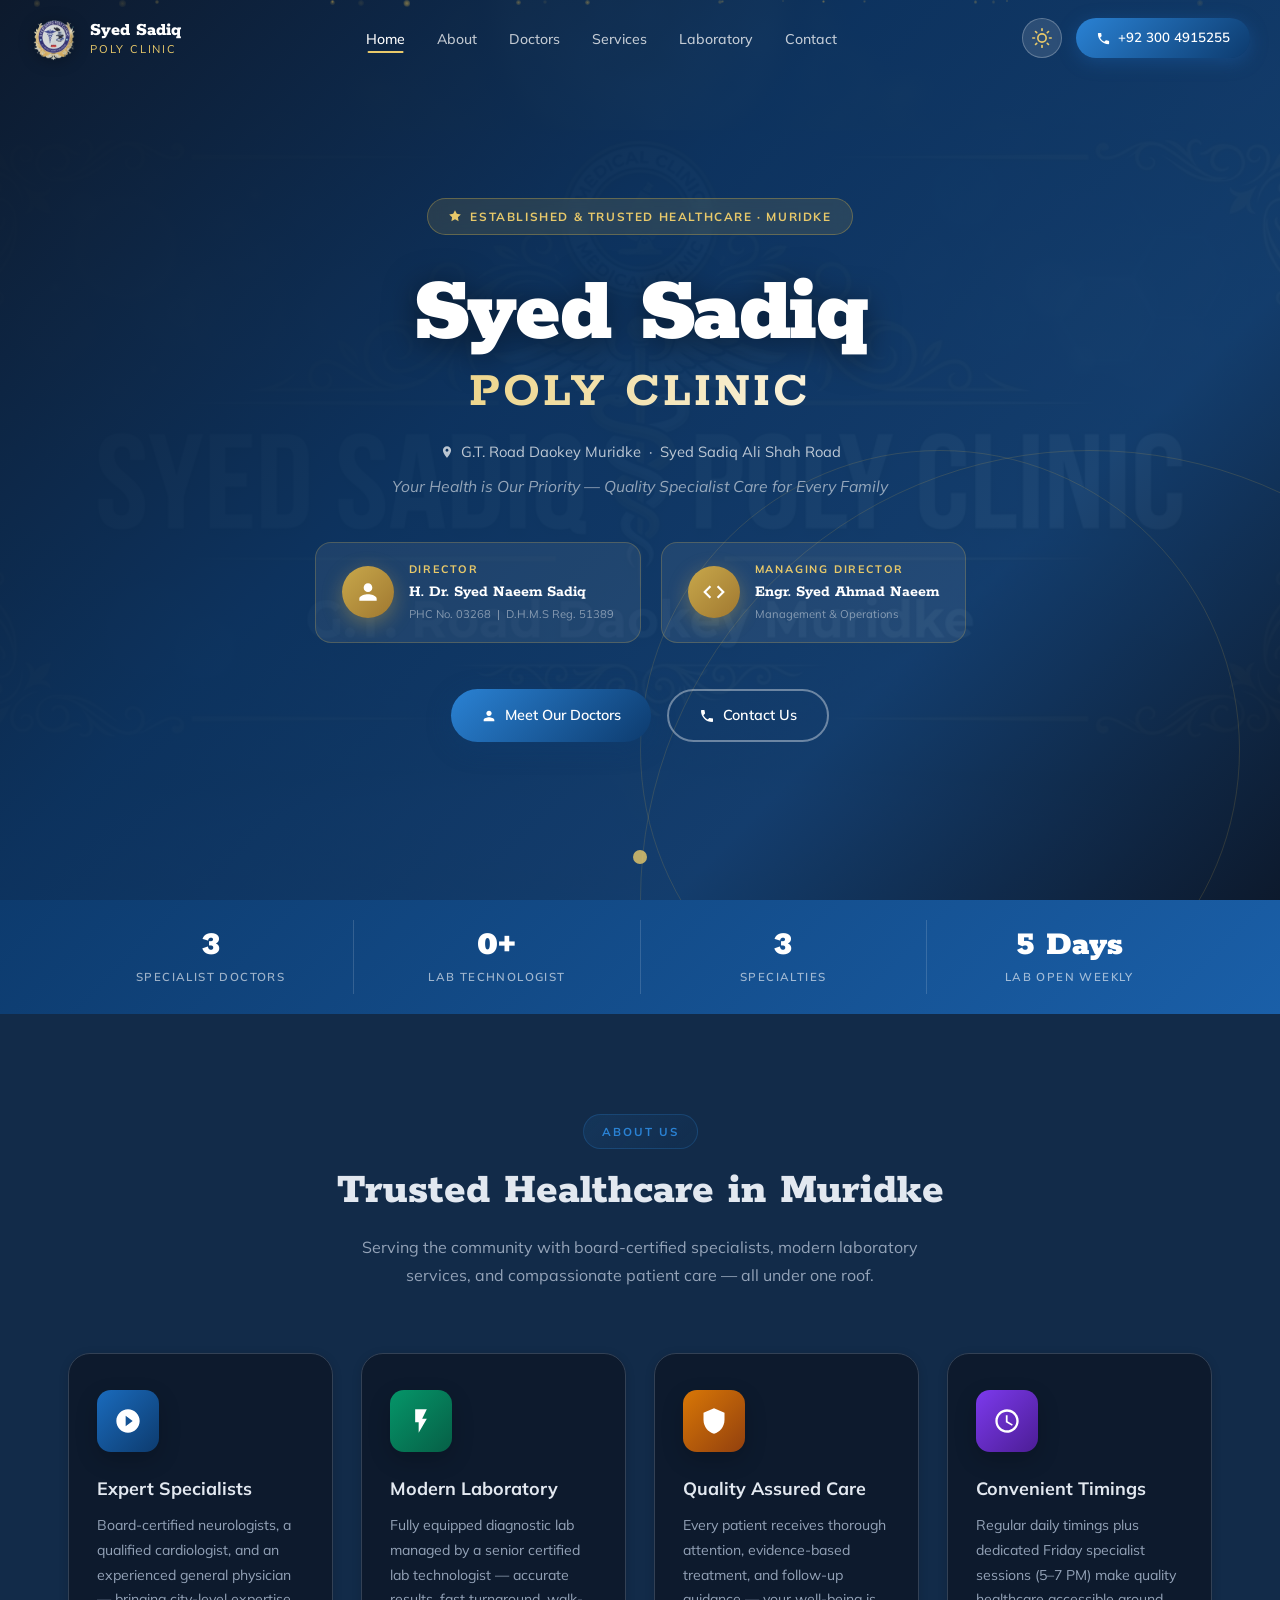
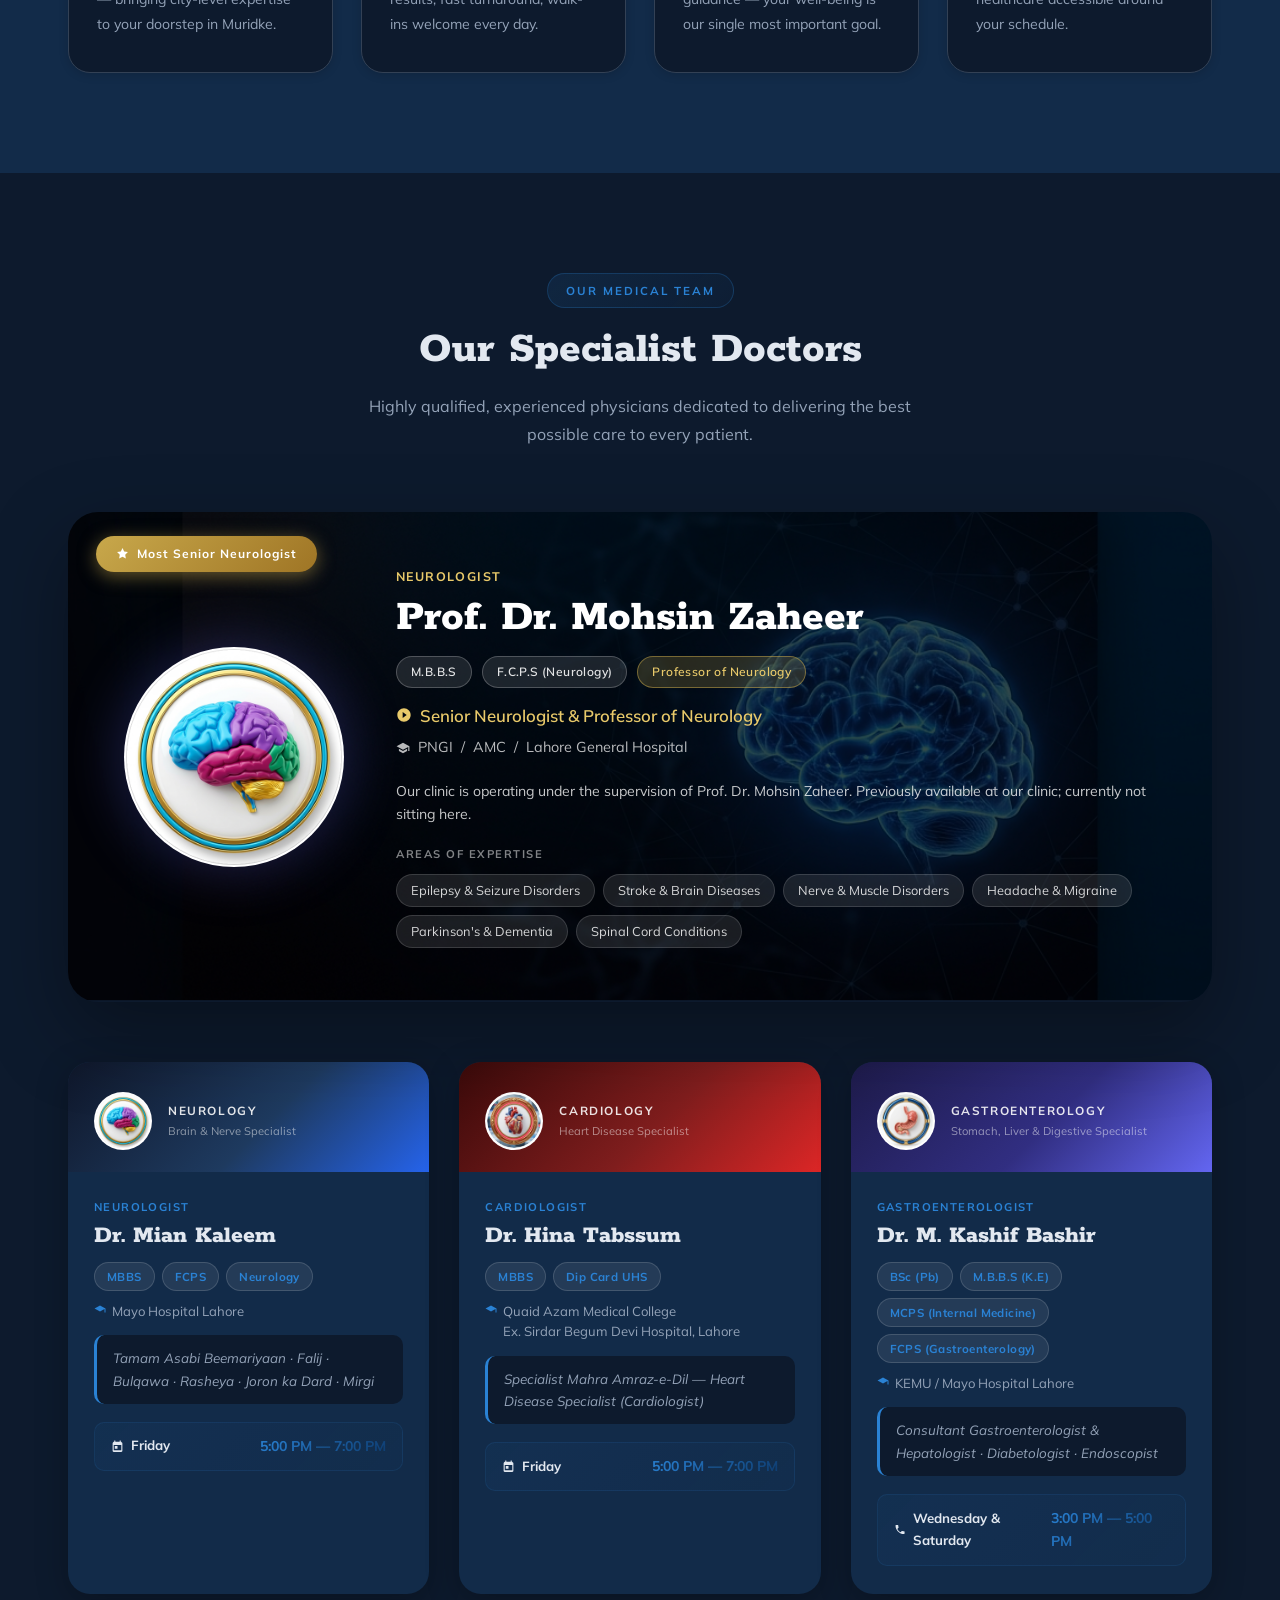
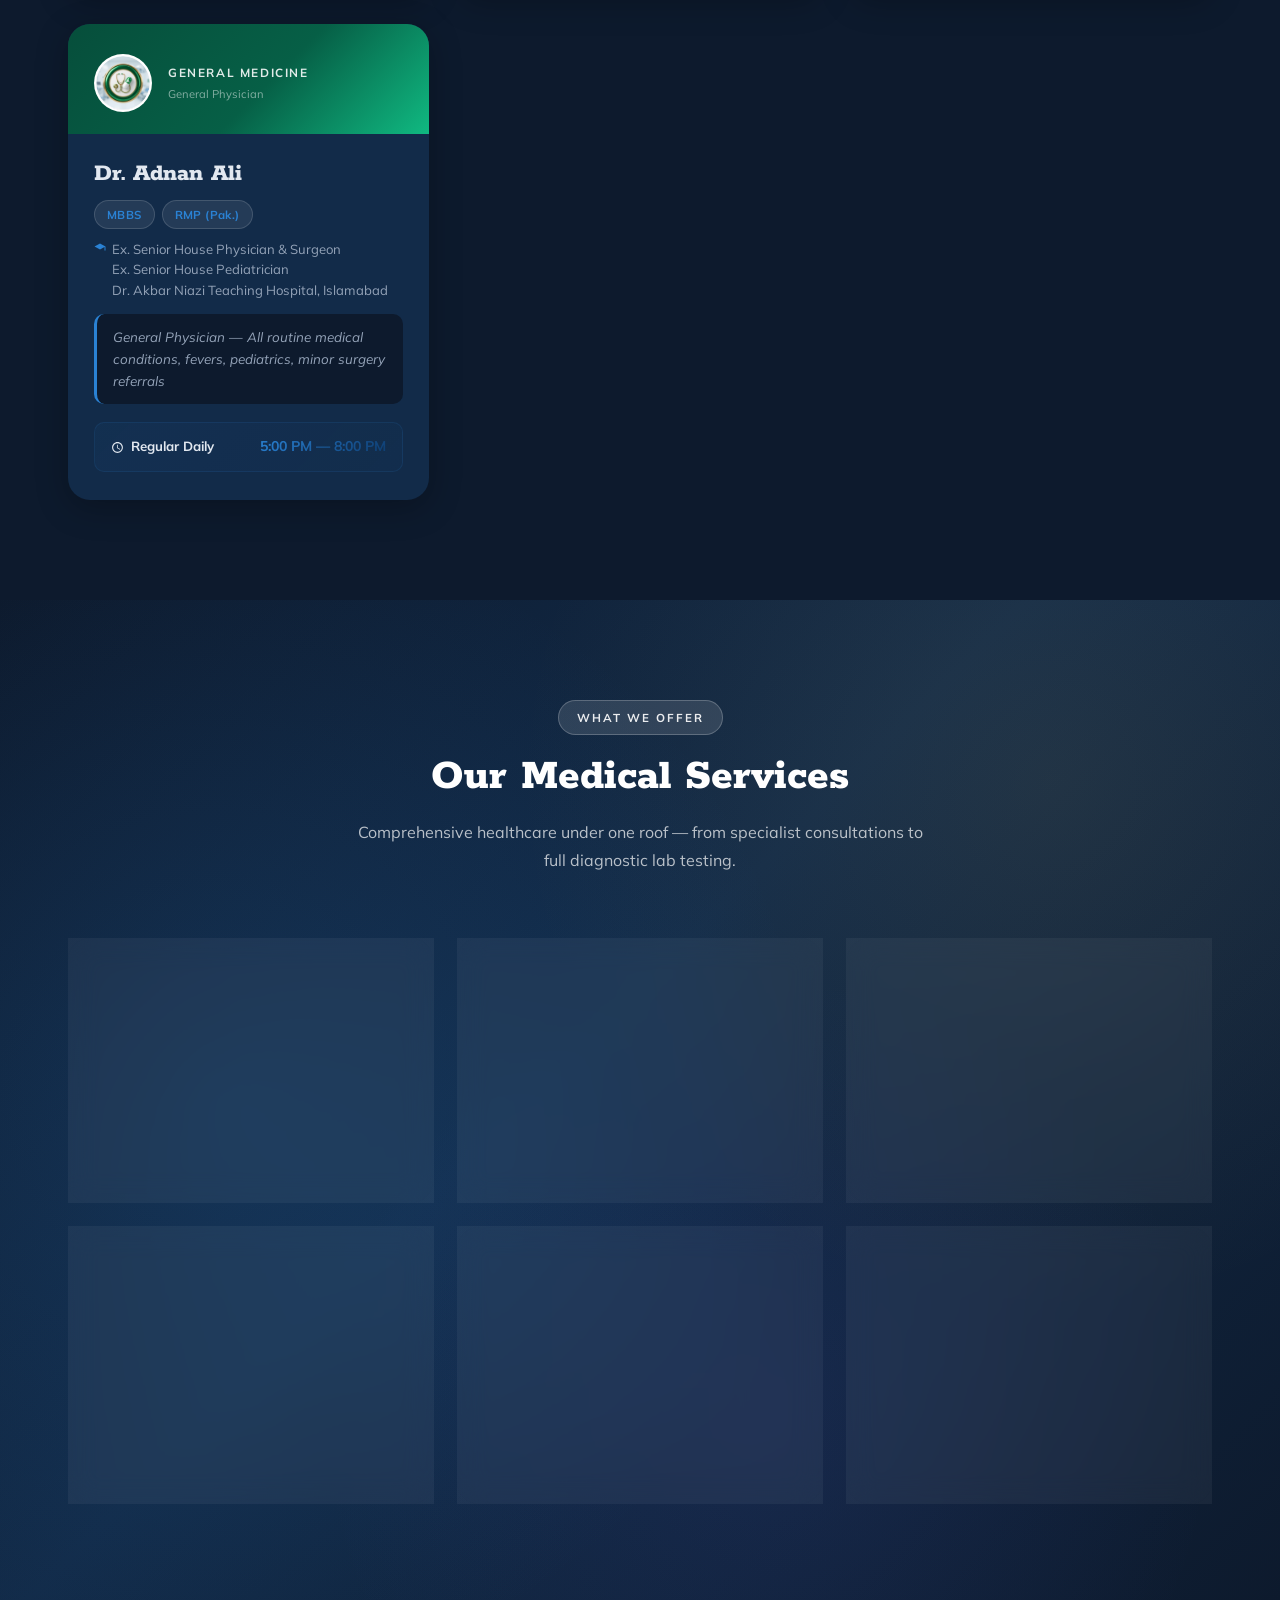
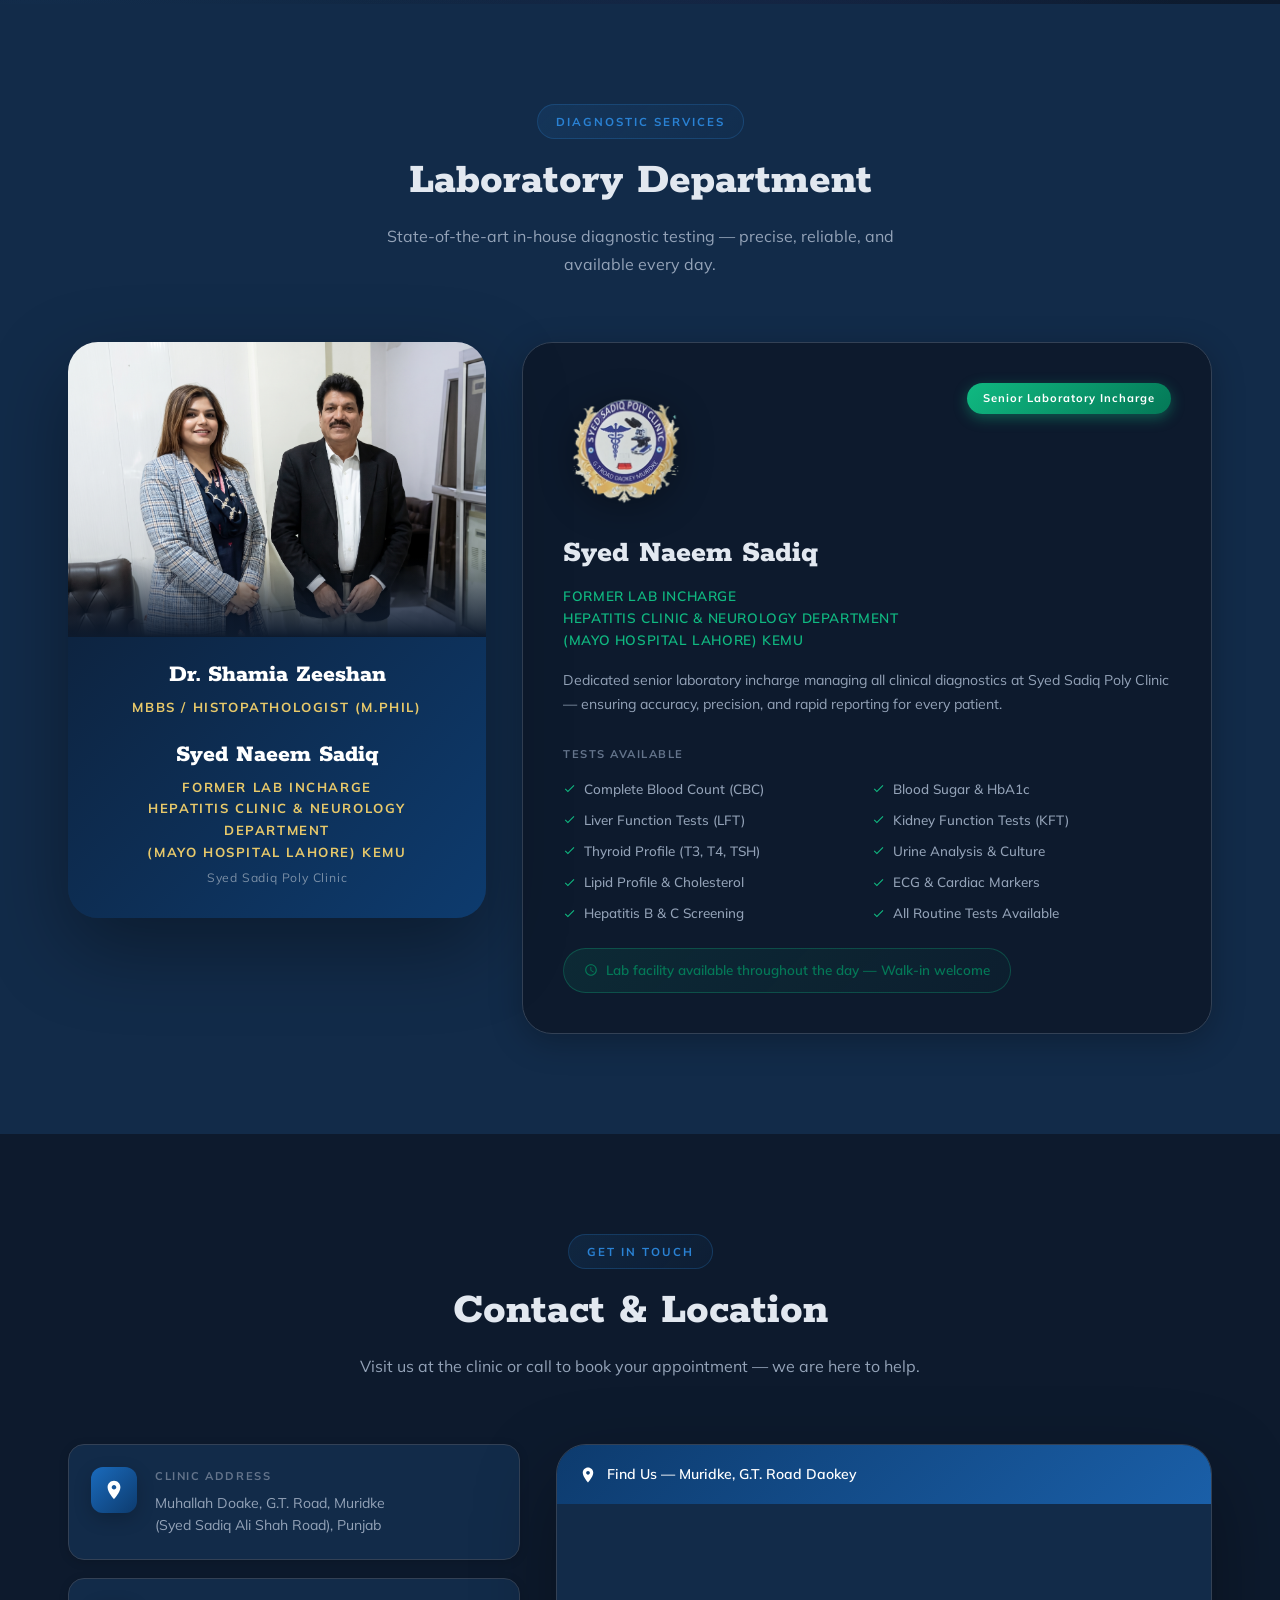
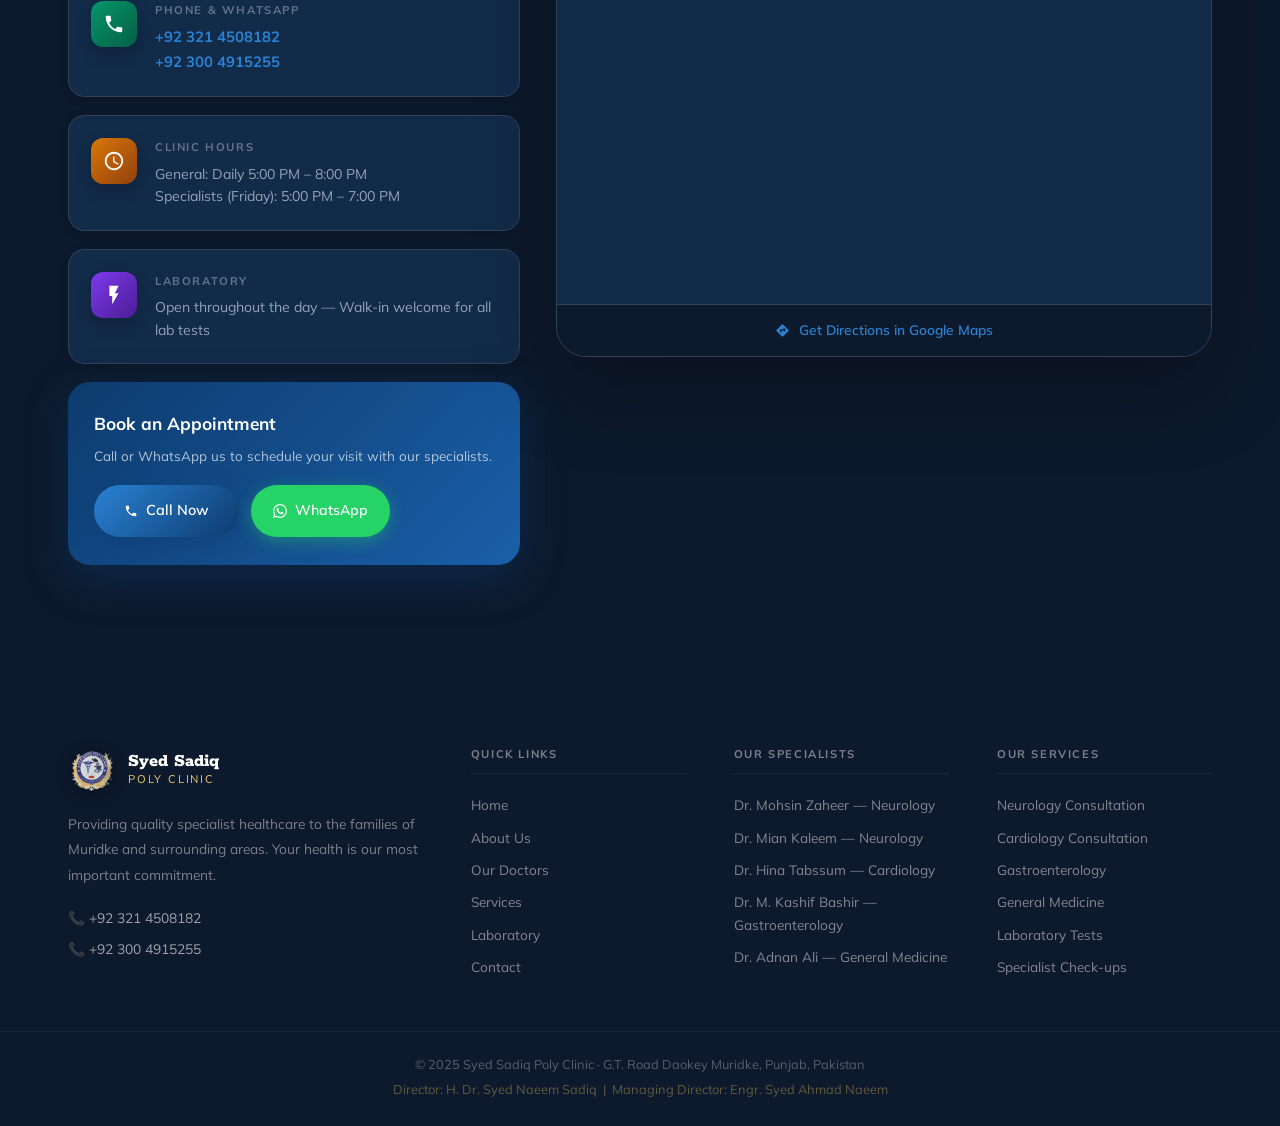
==== commit 3f732402: "Add 3D medical anatomical emblems for Cardiology (human heart), Gastroenterology (stomach), and Gene" ====
--- a/index.html
+++ b/index.html
@@ -334,12 +334,8 @@
       <!-- Dr. Hina Tabssum -->
       <article class="doctor-card" id="drHinaCard">
         <div class="doctor-card-header cardio-header">
-          <div class="doctor-specialty-icon" aria-hidden="true">
-            <svg width="38" height="38" viewBox="0 0 24 24" fill="none">
-              <path d="M12 21.593c-5.63-5.539-11-10.297-11-14.402 0-3.791 3.068-5.191 5.281-5.191 1.312 0 4.151.501 5.719 4.457 1.59-3.968 4.464-4.447 5.726-4.447 2.54 0 5.274 1.621 5.274 5.181 0 4.069-5.136 8.625-11 14.402z" fill="url(#hg)"/>
-              <defs><linearGradient id="hg" x1="1" y1="1" x2="23" y2="22"><stop offset="0%" stop-color="#f87171"/><stop offset="100%" stop-color="#dc2626"/></linearGradient></defs>
-              <animate attributeName="opacity" values="1;.8;1" dur="1.2s" repeatCount="indefinite"/>
-            </svg>
+          <div class="doctor-specialty-icon" aria-label="Cardiology Human Heart Emblem">
+            <img src="images/cardiology_heart_logo.png" alt="Cardiology Human Heart Emblem" class="card-brain-logo-img"/>
           </div>
           <div>
             <span class="specialty-label">Cardiology</span>
@@ -372,17 +368,8 @@
       <!-- Dr. M. Kashif Bashir -->
       <article class="doctor-card" id="drKashifCard">
         <div class="doctor-card-header gastro-header">
-          <div class="doctor-specialty-icon" aria-hidden="true">
-            <svg width="36" height="36" viewBox="0 0 24 24" fill="none">
-              <path d="M12 2C6.48 2 2 6.48 2 12s4.48 10 10 10 10-4.48 10-10S17.52 2 12 2zm0 18c-4.42 0-8-3.58-8-8s3.58-8 8-8 8 3.58 8 8-3.58 8-8 8z" fill="rgba(255,255,255,.3)"/>
-              <path d="M12 6c-2.2 0-4 1.8-4 4v4c0 2.2 1.8 4 4 4s4-1.8 4-4v-4c0-2.2-1.8-4-4-4z" fill="url(#gstGr)" opacity=".9">
-                <animate attributeName="opacity" values=".7;1;.7" dur="2.5s" repeatCount="indefinite"/>
-              </path>
-              <path d="M12 6v12" stroke="rgba(255,255,255,.4)" stroke-width="1" stroke-dasharray="2 2"/>
-              <circle cx="12" cy="10" r="1.5" fill="#fbbf24" opacity=".9"/>
-              <circle cx="12" cy="14" r="1.5" fill="#34d399" opacity=".9"/>
-              <defs><linearGradient id="gstGr" x1="8" y1="6" x2="16" y2="18"><stop offset="0%" stop-color="#3b82f6"/><stop offset="100%" stop-color="#6366f1"/></linearGradient></defs>
-            </svg>
+          <div class="doctor-specialty-icon" aria-label="Gastroenterology Stomach Emblem">
+            <img src="images/gastro_stomach_logo.png" alt="Gastroenterology Stomach Emblem" class="card-brain-logo-img"/>
           </div>
           <div>
             <span class="specialty-label">Gastroenterology</span>
@@ -415,10 +402,8 @@
       <!-- Dr. Adnan Ali -->
       <article class="doctor-card" id="drAdnanCard">
         <div class="doctor-card-header general-header">
-          <div class="doctor-specialty-icon" aria-hidden="true">
-            <svg width="36" height="36" viewBox="0 0 24 24" fill="white">
-              <path d="M19 3H5c-1.1 0-2 .9-2 2v14c0 1.1.9 2 2 2h14c1.1 0 2-.9 2-2V5c0-1.1-.9-2-2-2zm-7 3c1.93 0 3.5 1.57 3.5 3.5S13.93 13 12 13s-3.5-1.57-3.5-3.5S10.07 6 12 6zm7 13H5v-.23c0-.62.28-1.2.76-1.58C7.47 15.82 9.64 15 12 15s4.53.82 6.24 2.19c.48.38.76.97.76 1.58V19z"/>
-            </svg>
+          <div class="doctor-specialty-icon" aria-label="General Medicine Stethoscope Emblem">
+            <img src="images/general_medicine_logo.png" alt="General Medicine Stethoscope Emblem" class="card-brain-logo-img"/>
           </div>
           <div>
             <span class="specialty-label">General Medicine</span>
@@ -473,12 +458,16 @@
         <p>Expert diagnosis &amp; treatment of epilepsy, stroke, nerve diseases, migraines, and all neurological conditions.</p>
       </div>
       <div class="service-item" id="svc2">
-        <div class="service-icon" aria-hidden="true">❤️</div>
+        <div class="service-icon" aria-label="Cardiology Human Heart Emblem">
+          <img src="images/cardiology_heart_logo.png" alt="Cardiology Human Heart Emblem" class="service-brain-img"/>
+        </div>
         <h4>Cardiology</h4>
         <p>Comprehensive cardiac care, ECG, heart disease management by a qualified cardiologist.</p>
       </div>
       <div class="service-item" id="svc3">
-        <div class="service-icon" aria-hidden="true">🏥</div>
+        <div class="service-icon" aria-label="General Medicine Stethoscope Emblem">
+          <img src="images/general_medicine_logo.png" alt="General Medicine Stethoscope Emblem" class="service-brain-img"/>
+        </div>
         <h4>General Medicine</h4>
         <p>Primary care, fever, pediatrics, preventive medicine, and treatment of all common illnesses.</p>
       </div>
--- a/style.css
+++ b/style.css
@@ -1253,11 +1253,8 @@
 /* ════════════════════════════════════════════
    CIRCULAR EMBLEM & BRAIN LOGO STYLES
 ════════════════════════════════════════════ */
-.logo-icon,
 .doctor-specialty-icon,
-.lab-tech-icon,
-.featured-flex-frame,
-.service-icon {
+.featured-flex-frame {
   overflow: hidden;
   border-radius: 50%;
   background: #ffffff;
@@ -1266,85 +1263,98 @@
   justify-content: center;
 }
 
+.logo-icon {
+  width: 48px;
+  height: 48px;
+  display: flex;
+  align-items: center;
+  justify-content: center;
+  background: transparent;
+}
+
+.service-icon {
+  font-size: 2.8rem;
+  margin-bottom: 18px;
+  display: flex;
+  align-items: center;
+  justify-content: center;
+  background: transparent;
+}
+
 .official-logo-img {
-  width: 44px;
-  height: 44px;
-  border-radius: 50%;
+  width: 48px;
+  height: 48px;
   object-fit: contain;
-  background: #ffffff;
-  border: 1px solid rgba(200, 168, 75, 0.6);
-  box-shadow: 0 2px 10px rgba(0, 0, 0, 0.25);
+  filter: drop-shadow(0 2px 8px rgba(0, 0, 0, 0.3));
   transition: transform var(--trans);
-  padding: 1px;
 }
 .nav-logo:hover .official-logo-img {
   transform: scale(1.08) rotate(5deg);
 }
 
 .featured-brain-img {
-  width: 90%;
-  height: 90%;
+  width: 100%;
+  height: 100%;
   border-radius: 50%;
-  object-fit: contain;
-  background: #ffffff;
-  padding: 4px;
-  filter: drop-shadow(0 4px 12px rgba(0, 0, 0, 0.2));
+  object-fit: cover;
+  filter: drop-shadow(0 6px 18px rgba(0, 0, 0, 0.35));
   transition: transform 0.4s ease;
 }
 .featured-flex-frame:hover .featured-brain-img {
-  transform: scale(1.08);
+  transform: scale(1.06);
 }
 
 .card-brain-logo-img {
-  width: 92%;
-  height: 92%;
+  width: 100%;
+  height: 100%;
   border-radius: 50%;
-  object-fit: contain;
-  background: #ffffff;
-  padding: 3px;
-  box-shadow: 0 2px 8px rgba(0, 0, 0, 0.2);
+  object-fit: cover;
+  box-shadow: 0 4px 12px rgba(0, 0, 0, 0.25);
   transition: transform 0.35s ease;
 }
 .doctor-card:hover .card-brain-logo-img {
-  transform: scale(1.08);
+  transform: scale(1.06);
 }
 
 .service-brain-img {
-  width: 58px;
-  height: 58px;
+  width: 62px;
+  height: 62px;
   border-radius: 50%;
-  object-fit: contain;
-  background: #ffffff;
-  padding: 4px;
-  border: 2px solid rgba(200, 168, 75, 0.4);
-  box-shadow: 0 4px 12px rgba(0, 0, 0, 0.18);
+  object-fit: cover;
+  box-shadow: 0 4px 14px rgba(0, 0, 0, 0.25);
   transition: transform 0.35s ease;
 }
 .service-item:hover .service-brain-img {
   transform: scale(1.1);
 }
 
+.lab-tech-icon {
+  width: 125px;
+  height: 125px;
+  display: flex;
+  align-items: center;
+  justify-content: center;
+  flex-shrink: 0;
+  background: transparent;
+}
 .lab-official-logo-img {
-  width: 92%;
-  height: 92%;
-  border-radius: 50%;
+  width: 100%;
+  height: 100%;
   object-fit: contain;
-  background: #ffffff;
-  padding: 2px;
-  box-shadow: 0 4px 12px rgba(0, 0, 0, 0.2);
+  filter: drop-shadow(0 6px 18px rgba(0, 0, 0, 0.35));
+  transition: transform 0.4s ease;
+}
+.lab-technologist-card:hover .lab-official-logo-img {
+  transform: scale(1.06);
 }
 
 .footer-official-logo-img {
-  width: 44px;
-  height: 44px;
-  border-radius: 50%;
+  width: 48px;
+  height: 48px;
   object-fit: contain;
-  background: #ffffff;
-  border: 1px solid rgba(200, 168, 75, 0.5);
-  box-shadow: 0 2px 8px rgba(0, 0, 0, 0.4);
-  padding: 1px;
-}
-
-
-
-
+  filter: drop-shadow(0 3px 8px rgba(0, 0, 0, 0.4));
+}
+
+
+
+
